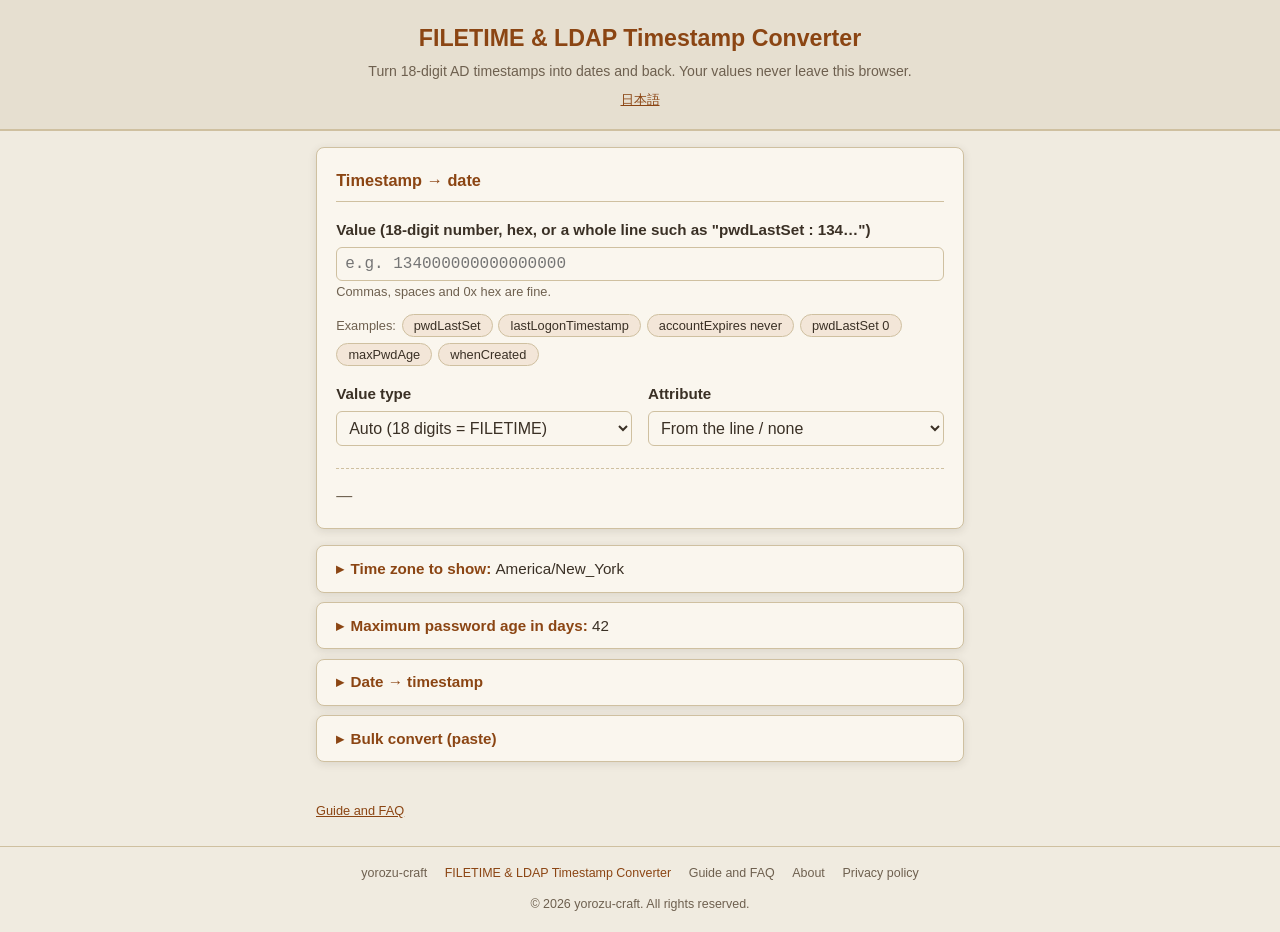
==== en/index.html @ 4fa36695 "「保存した内容をすべて消す（初期状態に戻す）」ボタンを置く（K123） ブラウザに保存するページに、共通の reset-storage.js と data-reset-storage のボタンを置く。" ====
<!DOCTYPE html>
<html lang="en">
<head>
  <meta charset="UTF-8">
  <meta name="viewport" content="width=device-width, initial-scale=1.0">
  <title>FILETIME &amp; LDAP Timestamp Converter – pwdLastSet, lastLogonTimestamp, accountExpires | yorozu-craft</title>
  <meta name="description" content="Convert 18-digit Windows FILETIME / LDAP timestamps (pwdLastSet, lastLogonTimestamp, accountExpires, badPasswordTime) to a date in UTC or any time zone, and back. Explains 0, 9223372036854775807 (never) and negative intervals like maxPwdAge. Paste Get-ADUser output to convert every value. Runs in your browser; nothing is uploaded.">
  <meta name="robots" content="index, follow">
  <link rel="canonical" href="https://yorozu-craft.com/filetime/en/">
  <link rel="alternate" hreflang="ja" href="https://yorozu-craft.com/filetime/">
  <link rel="alternate" hreflang="en" href="https://yorozu-craft.com/filetime/en/">
  <link rel="alternate" hreflang="x-default" href="https://yorozu-craft.com/filetime/">

  <meta property="og:title" content="FILETIME &amp; LDAP Timestamp Converter">
  <meta property="og:description" content="pwdLastSet, lastLogonTimestamp and accountExpires to a readable date, with the special values explained. Paste a list to convert them all.">
  <meta property="og:type" content="website">
  <meta property="og:url" content="https://yorozu-craft.com/filetime/en/">
  <meta property="og:site_name" content="yorozu-craft">
  <meta property="og:locale" content="en_US">
  <meta property="og:locale:alternate" content="ja_JP">
  <meta property="og:image" content="https://yorozu-craft.com/filetime/og-image.png">
  <meta property="og:image:width" content="1200">
  <meta property="og:image:height" content="630">
  <meta name="twitter:card" content="summary_large_image">
  <meta name="theme-color" content="#8b4513" media="(prefers-color-scheme: light)">
  <meta name="theme-color" content="#1c1814" media="(prefers-color-scheme: dark)">

  <script type="application/ld+json">
  {
    "@context": "https://schema.org",
    "@type": "WebApplication",
    "name": "FILETIME & LDAP Timestamp Converter",
    "description": "Convert Windows FILETIME / Active Directory Integer8 timestamps (pwdLastSet, lastLogonTimestamp, accountExpires) to dates and back, with special values explained and bulk conversion of pasted output.",
    "url": "https://yorozu-craft.com/filetime/en/",
    "applicationCategory": "DeveloperApplication",
    "operatingSystem": "All",
    "offers": { "@type": "Offer", "price": "0", "priceCurrency": "JPY" },
    "inLanguage": "en"
  }
  </script>

  <!-- Google AdSense（サイト所有確認 + 広告配信スクリプト） -->
  <meta name="google-adsense-account" content="ca-pub-5375267956079717">
  <script async src="https://pagead2.googlesyndication.com/pagead/js/adsbygoogle.js?client=ca-pub-5375267956079717"
     crossorigin="anonymous"></script>

  <link rel="icon" href="../favicon.svg" type="image/svg+xml">
  <link rel="apple-touch-icon" href="../apple-touch-icon.png">
  <link rel="stylesheet" href="../style.css">
</head>
<body>

  <header class="app-header">
    <h1>FILETIME &amp; LDAP Timestamp Converter</h1>
    <p class="subtitle">Turn 18-digit AD timestamps into dates and back. Your values never leave this browser.</p>
    <p class="lang-switch"><a href="../" hreflang="ja" lang="ja">日本語</a></p>
  </header>

  <main class="app-main">

    <!-- 画面の骨組み「入力 → 結果」（yorozu-plans の docs/SCREEN.md 1.1）。値を入れる欄 → 結果（空のときは「—」）→ くわしく入れる -->
    <section class="card" aria-labelledby="h-single">
      <h2 id="h-single">Timestamp → date</h2>
      <div class="field">
        <label for="value">Value (18-digit number, hex, or a whole line such as "pwdLastSet : 134…")</label>
        <input type="text" id="value" class="wide mono" inputmode="text" autocomplete="off" spellcheck="false" placeholder="e.g. 134000000000000000">
        <p class="hint">Commas, spaces and 0x hex are fine.</p>
      </div>
      <p class="examples">
        <span class="small">Examples:</span>
        <button type="button" class="chip" data-example="pwdLastSet : 134347122000000000">pwdLastSet</button>
        <button type="button" class="chip" data-example="lastLogonTimestamp : 134340000000000000">lastLogonTimestamp</button>
        <button type="button" class="chip" data-example="accountExpires : 9223372036854775807">accountExpires never</button>
        <button type="button" class="chip" data-example="pwdLastSet : 0">pwdLastSet 0</button>
        <button type="button" class="chip" data-example="maxPwdAge : -36288000000000">maxPwdAge</button>
        <button type="button" class="chip" data-example="whenCreated : 20260924083000.0Z">whenCreated</button>
      </p>
      <div class="field-row">
        <div class="field">
          <label for="mode">Value type</label>
          <select id="mode">
            <option value="auto">Auto (18 digits = FILETIME)</option>
            <option value="filetime">FILETIME / LDAP (100 ns since 1601)</option>
            <option value="unix">Unix seconds</option>
            <option value="unixms">Unix milliseconds</option>
            <option value="dotnet">.NET DateTime.Ticks</option>
            <option value="gentime">Generalized time (20260924083000.0Z)</option>
            <option value="datetime">Date and time (2026-09-24 08:30)</option>
          </select>
        </div>
        <div class="field">
          <label for="attr">Attribute</label>
          <select id="attr">
            <option value="">From the line / none</option>
            <option>pwdLastSet</option>
            <option>lastLogonTimestamp</option>
            <option>lastLogon</option>
            <option>accountExpires</option>
            <option>badPasswordTime</option>
            <option>lockoutTime</option>
            <option>msDS-UserPasswordExpiryTimeComputed</option>
            <option>maxPwdAge</option>
            <option>minPwdAge</option>
            <option>lockoutDuration</option>
            <option>lockOutObservationWindow</option>
          </select>
        </div>
      </div>
      <div id="result" class="result" aria-live="polite"><p class="empty">—</p></div>
    </section>

    <!-- くわしく入れる（SCREEN.md 1.1 の 4）: タイムゾーン・パスワードの最大有効期間、日時 → 数値、まとめて変換。summary に今の状態（main.js の updateSummaries） -->
    <div class="opts">
      <details class="card opt" id="opt-tz">
        <summary>Time zone to show: <span class="opt-state"></span></summary>
        <div class="field">
          <label for="tz">Time zone to show</label>
          <select id="tz"></select>
        </div>
        <button type="button" class="btn btn-sub" data-reset-storage="filetime_">Delete everything saved (reset)</button>
      </details>
      <details class="card opt" id="opt-age">
        <summary>Maximum password age in days: <span class="opt-state"></span></summary>
        <div class="field">
          <label for="max-age">Maximum password age in days (shows the expiry for pwdLastSet)</label>
          <input type="number" id="max-age" min="0" max="999" step="1" value="42" inputmode="numeric">
          <p class="hint">Shows the pwdLastSet expiry. The domain default is 42 days.</p>
        </div>
      </details>
      <details class="card opt" id="opt-reverse">
        <summary id="h-reverse">Date → timestamp</summary>
        <div class="field">
          <label for="dt">Date and time (in the time zone selected above)</label>
          <div class="inline-row">
            <input type="datetime-local" id="dt" step="1">
            <button type="button" class="btn btn-sub" id="now">Now</button>
          </div>
          <p class="hint">Gives the number for an LDAP filter or Get-ADUser -Filter.</p>
        </div>
        <div id="reverse-result" class="result" aria-live="polite"></div>
      </details>
      <details class="card opt" id="opt-bulk">
        <summary id="h-bulk">Bulk convert (paste)</summary>
        <div class="field">
          <label for="bulk">Get-ADUser, ldifde or csvde output</label>
          <textarea id="bulk" rows="8" class="mono" spellcheck="false" placeholder="pwdLastSet         : 134347122000000000&#10;lastLogonTimestamp : 134340000000000000&#10;accountExpires     : 9223372036854775807&#10;whenCreated        : 20260924083000.0Z"></textarea>
          <p class="hint">Only timestamp attributes are picked up. Nothing is uploaded or stored.</p>
        </div>
        <p><button type="button" class="btn" id="bulk-run">Convert</button> <button type="button" class="btn btn-sub" id="bulk-clear">Clear</button></p>
        <div id="bulk-result" aria-live="polite"></div>
      </details>
    </div>

    <p id="msg" class="small msg" role="status" aria-live="polite"></p>

    <p class="small"><a href="./guide.html">Guide and FAQ</a></p>

  </main>

  <footer class="app-footer">
    <nav class="footer-nav" aria-label="Footer">
      <ul>
        <li><a href="../../en/">yorozu-craft</a></li>
        <li><a href="./" aria-current="page">FILETIME &amp; LDAP Timestamp Converter</a></li>
        <li><a href="./guide.html">Guide and FAQ</a></li>
        <li><a href="../../en/about.html">About</a></li>
        <li><a href="../../en/privacy-policy.html">Privacy policy</a></li>
      </ul>
    </nav>
    <p>&copy; 2026 yorozu-craft. All rights reserved.</p>
  </footer>

  <script src="../calc.js"></script>
  <script src="../screen.js"></script>
  <script src="../reset-storage.js"></script>
  <script src="../main.js"></script>
  <!-- Cloudflare Web Analytics（Cookie を使わないアクセス解析） --><script type='module' src='https://static.cloudflareinsights.com/beacon.min.js' data-cf-beacon='{"token": "b79bf821e1fd4b6683866d493b1de426"}'></script><!-- End Cloudflare Web Analytics -->
</body>
</html>
---- style.css ----
/* ===========================
   FILETIME・LDAP タイムスタンプ変換 — yorozu-craft 共通の和紙風の配色
   色はトークン（--bg / --card / --text / --muted / --accent / --border）だけを使う。
   ダークモードは端末の設定に自動で合わせる（prefers-color-scheme。手動切替は付けない）
   =========================== */
:root {
  color-scheme: light dark;
  --bg: #f0ebe0;
  --bg-2: #e6dfd0;
  --card: #faf6ee;
  --text: #3a3025;
  --muted: #6e604f;
  --accent: #8b4513;
  --accent-soft: #f3e6d8;
  --border: #cfc0a0;
  --shadow: rgba(58, 48, 37, 0.12);
}

@media (prefers-color-scheme: dark) {
  :root {
    --bg: #1c1814;
    --bg-2: #25201a;
    --card: #2b251e;
    --text: #ece4d6;
    --muted: #b9ab96;
    --accent: #e0a066;
    --accent-soft: #3a2e22;
    --border: #4a3f33;
    --shadow: rgba(0, 0, 0, 0.4);
  }
}

*, *::before, *::after { box-sizing: border-box; margin: 0; padding: 0; }
[hidden] { display: none !important; }

body {
  /* README「ツールを追加するとき」9: 端末のフォント。Web フォントは読まない */
  font-family: "Noto Sans JP", "Noto Sans CJK JP", "Hiragino Sans", "Hiragino Kaku Gothic ProN", Meiryo, sans-serif;
  background: var(--bg);
  color: var(--text);
  line-height: 1.7;
}

a { color: var(--accent); }

/* ヘッダー */
.app-header {
  text-align: center;
  padding: 1.4rem 1rem 1.1rem;
  background: var(--bg-2);
  border-bottom: 2px solid var(--border);
}
.app-header h1 { font-size: 1.45rem; color: var(--accent); line-height: 1.4; }
.app-header .subtitle { font-size: 0.88rem; color: var(--muted); margin-top: 0.3rem; }

/* レイアウト */
.app-main { max-width: 680px; margin: 0 auto; padding: 1rem; }
.card {
  background: var(--card);
  border: 1px solid var(--border);
  border-radius: 8px;
  padding: 1.2rem;
  margin-bottom: 1rem;
  box-shadow: 0 2px 8px var(--shadow);
}
.card h2 {
  font-size: 1.02rem;
  color: var(--accent);
  border-bottom: 1px solid var(--border);
  padding-bottom: 0.4rem;
  margin-bottom: 0.9rem;
}

/* 入力 */
.field { margin-bottom: 1rem; }
.field label { display: block; font-weight: 600; font-size: 0.95rem; margin-bottom: 0.25rem; }
.field .hint { font-size: 0.8rem; color: var(--muted); margin-bottom: 0.4rem; }
.field input[type="number"], .field input[type="text"], .field select {
  width: 100%;
  max-width: 16rem;
  padding: 0.45rem 0.5rem;
  font-size: 1rem;
  border: 1px solid var(--border);
  border-radius: 6px;
  background: var(--card);
  color: var(--text);
}

.btn {
  display: inline-block;
  padding: 0.5rem 1.1rem;
  border: none;
  border-radius: 6px;
  background: var(--accent);
  color: var(--card);
  font-size: 0.95rem;
  font-weight: 600;
  cursor: pointer;
}
.btn:focus-visible { outline: 2px solid var(--accent); outline-offset: 2px; }

/* 読みもの（guide.html） */
.content h3 { font-size: 0.95rem; margin: 1rem 0 0.3rem; }
.content p, .content li { font-size: 0.9rem; }
.content p + p { margin-top: 0.5rem; }
.content ul, .content ol { padding-left: 1.3rem; margin: 0.3rem 0; }
.faq dt { font-weight: 600; margin-top: 0.9rem; font-size: 0.92rem; }
.faq dt::before { content: 'Q. '; color: var(--accent); }
.faq dd { font-size: 0.88rem; color: var(--muted); padding: 0.2rem 0 0.5rem 1.2rem; border-bottom: 1px solid var(--border); }
.info-list { display: grid; grid-template-columns: max-content 1fr; gap: 0.4rem 1.2rem; font-size: 0.9rem; }
.info-list dt { font-weight: 600; }
.info-list dd { color: var(--muted); }
.small { font-size: 0.8rem; color: var(--muted); margin-top: 0.4rem; }

/* フッター */
.app-footer {
  text-align: center;
  padding: 1rem;
  font-size: 0.78rem;
  color: var(--muted);
  border-top: 1px solid var(--border);
  margin-top: 0.5rem;
}
.footer-nav ul { list-style: none; display: flex; justify-content: center; flex-wrap: wrap; gap: 0.4rem 1.1rem; margin-bottom: 0.6rem; }
.footer-nav a { color: var(--muted); text-decoration: none; }
.footer-nav a:hover, .footer-nav a[aria-current="page"] { color: var(--accent); }

/* ===== FILETIME 変換の部品 ===== */
.mono { font-family: ui-monospace, "Cascadia Mono", Consolas, "Noto Sans Mono", monospace; }
.field input.wide, .field textarea { width: 100%; max-width: none; }
.field textarea {
  padding: 0.5rem; font-size: 0.88rem; line-height: 1.5; border: 1px solid var(--border); border-radius: 6px;
  background: var(--card); color: var(--text); resize: vertical;
}
.field input[type="datetime-local"] {
  padding: 0.4rem 0.5rem; font-size: 1rem; border: 1px solid var(--border); border-radius: 6px;
  background: var(--card); color: var(--text); max-width: 100%;
}
.field-row { display: flex; flex-wrap: wrap; gap: 0 1rem; }
.field-row .field { flex: 1 1 12rem; min-width: 0; }
.field-row .field select { max-width: 100%; }
.inline-row { display: flex; flex-wrap: wrap; gap: 0.5rem; align-items: center; }
.examples { display: flex; flex-wrap: wrap; gap: 0.35rem; align-items: center; margin: -0.3rem 0 0.9rem; }
.examples .small { margin: 0; }
.chip {
  border: 1px solid var(--border); background: var(--accent-soft); color: var(--text);
  border-radius: 999px; padding: 0.2rem 0.7rem; font-size: 0.8rem; cursor: pointer;
}
.chip:hover, .chip:focus-visible { border-color: var(--accent); }
.btn-sub { background: var(--accent-soft); color: var(--accent); border: 1px solid var(--border); }
.result { border-top: 1px dashed var(--border); padding-top: 0.8rem; margin-top: 0.4rem; }
.result .read { margin: 0 0 0.5rem; }
.error { color: #b3261e; font-weight: 600; font-size: 0.9rem; }
@media (prefers-color-scheme: dark) { .error { color: #ff8a80; } }
.notes { background: var(--accent-soft); border-left: 4px solid var(--accent); border-radius: 4px; padding: 0.6rem 0.8rem; margin-bottom: 0.8rem; }
.notes p { font-size: 0.88rem; }
.notes p + p { margin-top: 0.4rem; }
.result-table { width: 100%; border-collapse: collapse; font-size: 0.86rem; }
.result-table th, .result-table td { text-align: left; vertical-align: top; padding: 0.35rem 0.4rem; border-bottom: 1px solid var(--border); }
.result-table th { font-weight: 600; color: var(--muted); width: 38%; }
.result-table td .v { font-family: ui-monospace, "Cascadia Mono", Consolas, "Noto Sans Mono", monospace; overflow-wrap: anywhere; }
.copy {
  margin-left: 0.3rem; font-size: 0.72rem; padding: 0.05rem 0.45rem; border-radius: 4px;
  border: 1px solid var(--border); background: transparent; color: var(--accent); cursor: pointer; vertical-align: 1px;
}
@media (max-width: 480px) {
  .result-table th, .result-table td { display: block; width: auto; border-bottom: none; padding: 0.15rem 0.2rem; }
  .result-table td { border-bottom: 1px solid var(--border); padding-bottom: 0.45rem; }
}
.snippets { margin-top: 0.8rem; font-size: 0.85rem; }
.snippets summary { cursor: pointer; color: var(--accent); }
.snippets pre, .content pre {
  margin-top: 0.4rem; padding: 0.6rem; background: var(--bg-2); border: 1px solid var(--border); border-radius: 6px;
  font-size: 0.8rem; overflow-x: auto; white-space: pre; font-family: ui-monospace, "Cascadia Mono", Consolas, "Noto Sans Mono", monospace;
}
.actions { margin-top: 0.8rem; }
.next { margin-top: 0.7rem; font-size: 0.88rem; }
.msg { min-height: 1.2em; text-align: center; }
.table-wrap { overflow-x: auto; margin-top: 0.5rem; }
.bulk-table { border-collapse: collapse; font-size: 0.78rem; min-width: 100%; }
.bulk-table th, .bulk-table td { border: 1px solid var(--border); padding: 0.25rem 0.4rem; text-align: left; vertical-align: top; }
.bulk-table th { background: var(--bg-2); white-space: nowrap; }
.bulk-table td:nth-child(4), .bulk-table td:nth-child(5) { white-space: nowrap; }
.bulk-table td:last-child { min-width: 16em; }
.bulk-table td.num { font-family: ui-monospace, "Cascadia Mono", Consolas, "Noto Sans Mono", monospace; white-space: nowrap; }
.lang-switch { font-size: 0.82rem; margin-top: 0.35rem; }
.content code { font-family: ui-monospace, "Cascadia Mono", Consolas, "Noto Sans Mono", monospace; font-size: 0.85em; overflow-wrap: anywhere; }
.content table { border-collapse: collapse; font-size: 0.84rem; margin: 0.4rem 0; width: 100%; }
.content th, .content td { border: 1px solid var(--border); padding: 0.3rem 0.4rem; text-align: left; vertical-align: top; overflow-wrap: anywhere; }
.content th { background: var(--bg-2); }
.content h2 + p, .content h3 + p { margin-top: 0.2rem; }
.sources li { overflow-wrap: anywhere; }
.content details { margin-top: 0.6rem; }
.content details summary { cursor: pointer; color: var(--accent); font-size: 0.9rem; }
.content details[open] summary { margin-bottom: 0.4rem; }

@media (max-width: 480px) {
  .app-header h1 { font-size: 1.2rem; }
}

/* ===========================
   画面の骨組み（yorozu-plans の docs/SCREEN.md 1.1。yorozu-template の style.css の部品）
   値を入れる欄 → 結果（空のときは「—」）→ くわしく入れる（details.opt）、印刷で広告を消す
   =========================== */
.result .empty { color: var(--muted); margin: 0; }
details.card.opt { padding: 0 1.2rem; margin-bottom: 0.6rem; }
details.card.opt > summary {
  cursor: pointer; display: block; min-height: 44px; padding: 0.6rem 0;
  color: var(--accent); font-weight: 600; font-size: 0.95rem; list-style: none;
}
details.card.opt > summary::-webkit-details-marker { display: none; }
details.card.opt > summary::before { content: '▸'; margin-right: 0.4rem; }
details.card.opt[open] > summary::before { content: '▾'; }
details.card.opt[open] { padding-bottom: 0.9rem; }
details.card.opt[open] > summary { border-bottom: 1px solid var(--border); margin-bottom: 0.9rem; }
details.card.opt > summary:focus-visible { outline: 2px solid var(--accent); outline-offset: 2px; }
.opt-state { color: var(--text); font-weight: normal; overflow-wrap: anywhere; }
.opts { margin-bottom: 1rem; }

@media print {
  /* 印刷では折りたたみの中も出す */
  main details::details-content { content-visibility: visible; display: block; }
  main details > summary::before { content: none; }
  /* 広告は印刷に出さない（gakushu-print と同じ） */
  ins.adsbygoogle, .google-auto-placed, iframe[id^="aswift"], iframe[id^="google_ads"] { display: none !important; }
}
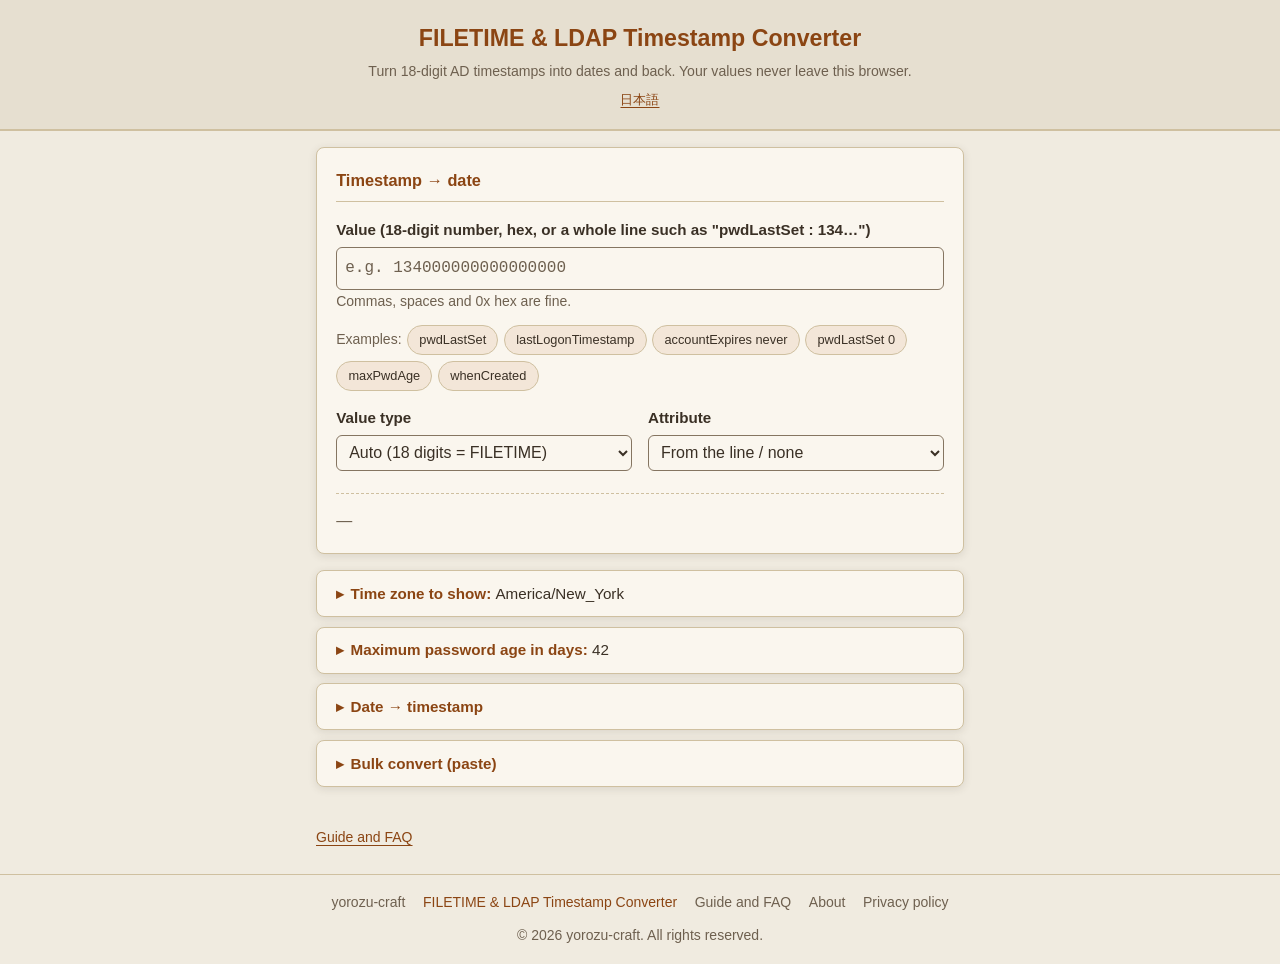
==== commit 80186124: "AdSense 審査中は本文の薄いページの広告 script を外す Co-Authored-By: Claude Opus 5.5 <noreply@anthropic.com> Claude-Se" ====
--- a/en/index.html
+++ b/en/index.html
@@ -39,10 +39,8 @@
   }
   </script>
 
-  <!-- Google AdSense（サイト所有確認 + 広告配信スクリプト） -->
+  <!-- Google AdSense: site ownership meta only. The ad script is off on thin pages until the AdSense review passes (2026-10-04) -->
   <meta name="google-adsense-account" content="ca-pub-5375267956079717">
-  <script async src="https://pagead2.googlesyndication.com/pagead/js/adsbygoogle.js?client=ca-pub-5375267956079717"
-     crossorigin="anonymous"></script>
 
   <link rel="icon" href="../favicon.svg" type="image/svg+xml">
   <link rel="apple-touch-icon" href="../apple-touch-icon.png">
--- a/style.css
+++ b/style.css
@@ -3,19 +3,48 @@
    色はトークン（--bg / --card / --text / --muted / --accent / --border）だけを使う。
    ダークモードは端末の設定に自動で合わせる（prefers-color-scheme。手動切替は付けない）
    =========================== */
+/* yorozu-common:begin v1 — サイト共通の部品とトークン。正本は youheioonuki.github.io の tools/common/yorozu-common.css。
+   この begin〜end の間は手で直さない（tools/sync-common.mjs で全ツールに配る。ツール固有の上書きは end の後に書く）。
+   出どころ（2026-10-03 確認。yorozu-plans 企画書 59）:
+   - デジタル庁デザインシステム https://design.digital.go.jp/dads/ のコンテンツを加工して作成
+     （フォーカスの輪・リンクの下線・字の大きさの下限・行間・入力欄のエラー表示）。
+     トークンの値は @digital-go-jp/design-tokens 2.0.1（MIT, (c) 2023 デジタル庁）から
+   - GOV.UK Frontend 6.5.1（MIT, (c) Crown copyright）の考え方: visually-hidden、エラーの文の前に読み上げ用の語
+   - 色は和紙風のまま（値は 2026-09-23 からの共通の値）。Web フォントは読まない（ROADMAP 3.3・D2） */
 :root {
   color-scheme: light dark;
   --bg: #f0ebe0;
   --bg-2: #e6dfd0;
   --card: #faf6ee;
   --text: #3a3025;
-  --muted: #6e604f;
+  --muted: #6e604f;          /* 本文の補足。--bg の上で 5.1:1 */
   --accent: #8b4513;
   --accent-soft: #f3e6d8;
-  --border: #cfc0a0;
+  --border: #cfc0a0;         /* 飾りの線（区切り）だけ。操作できる物の枠には --input-border */
+  --input-border: #857561;   /* 入力欄の枠。WCAG 1.4.11 の 3:1（--bg で 3.7:1）。DADS の入力欄は gray-600 の 1px */
   --shadow: rgba(58, 48, 37, 0.12);
-}
-
+  --error: #ce0000;          /* DADS red-900（semantic error-2） */
+  --ok: #197a4b;             /* DADS green-800（semantic success-2） */
+  --focus: #ffd43d;          /* DADS yellow-300 */
+  --focus-ring: #000;        /* DADS: 黒 4px の輪＋黄 2px */
+  --font-ui: "Noto Sans JP", "Noto Sans CJK JP", "Hiragino Sans", "Hiragino Kaku Gothic ProN", Meiryo, sans-serif;
+  /* 字の大きさ（DADS: 本文と操作は 16px 以上、補足は 14px まで、14px 未満は使わない） */
+  --fs-s: 0.875rem;
+  --fs-m: 1rem;
+  --fs-l: 1.25rem;           /* 見出し（隣の段との比 1.25 以上: impeccable typeset） */
+  --fs-xl: 1.625rem;         /* ページの題 */
+  --lh-body: 1.7;            /* DADS の本文の行間 170% */
+  --lh-tight: 1.4;           /* 見出し */
+  /* 余白（4px を基準。DADS の spacing） */
+  --sp-1: 0.25rem;
+  --sp-2: 0.5rem;
+  --sp-3: 0.75rem;
+  --sp-4: 1rem;
+  --sp-6: 1.5rem;
+  --sp-8: 2rem;
+  --radius: 8px;
+  --tap: 44px;               /* 押せる物の高さの下限（DADS・SCREEN 5 章） */
+}
 @media (prefers-color-scheme: dark) {
   :root {
     --bg: #1c1814;
@@ -26,22 +55,45 @@
     --accent: #e0a066;
     --accent-soft: #3a2e22;
     --border: #4a3f33;
+    --input-border: #8c7d68;
     --shadow: rgba(0, 0, 0, 0.4);
+    --error: #ff8a7a;
+    --ok: #6fcf97;
+    --focus-ring: #ffd43d;   /* 暗い地では黄の輪＋黒の縁 */
+    --focus: #000;
   }
 }
-
 *, *::before, *::after { box-sizing: border-box; margin: 0; padding: 0; }
 [hidden] { display: none !important; }
-
-body {
-  /* README「ツールを追加するとき」9: 端末のフォント。Web フォントは読まない */
-  font-family: "Noto Sans JP", "Noto Sans CJK JP", "Hiragino Sans", "Hiragino Kaku Gothic ProN", Meiryo, sans-serif;
-  background: var(--bg);
-  color: var(--text);
-  line-height: 1.7;
-}
-
-a { color: var(--accent); }
+html { -webkit-text-size-adjust: 100%; text-size-adjust: 100%; }
+body { font-family: var(--font-ui); background: var(--bg); color: var(--text); line-height: var(--lh-body); }
+/* リンクは色と下線の両方（DADS リンクテキスト）。ホバーで下線を太く */
+a { color: var(--accent); text-decoration-thickness: 1px; text-underline-offset: 3px; }
+@media (hover: hover) { a:hover { text-decoration-thickness: 3px; } }
+/* フォーカスの輪（DADS）。:where で詳しさを 0 にして、ツールの規則で上書きできるようにする */
+:where(a, button, input, select, textarea, summary, [tabindex]):focus-visible {
+  outline: 4px solid var(--focus-ring); outline-offset: 2px; box-shadow: 0 0 0 2px var(--focus);
+}
+:where(input, select, textarea, button) { font: inherit; color: inherit; }
+/* 入力欄の例（placeholder）も 4.5:1。ブラウザ既定の灰色は和紙の地で 4.3:1 */
+:where(input, textarea)::placeholder { color: var(--muted); opacity: 1; }
+/* 入力欄の字は 16px 以上（iPhone で拡大されない・DADS） */
+:where(input:not([type="checkbox"]):not([type="radio"]):not([type="range"]), select, textarea) { font-size: max(1rem, 16px); }
+/* エラー（DADS: 枠を赤に、文の頭に「＊」。GOV.UK: 読み上げには「エラー:」を先に）。
+   使い方: <p class="field-error" id="x-err"><span class="visually-hidden">エラー:</span>＊ 0 以上の数を入れてください</p> と aria-describedby */
+[aria-invalid="true"] { border-color: var(--error) !important; }
+.field-error { color: var(--error); font-weight: 700; margin-top: var(--sp-1); }
+/* 画面には出さず、読み上げだけ（GOV.UK govuk-visually-hidden） */
+.visually-hidden {
+  position: absolute !important; width: 1px !important; height: 1px !important; margin: 0 !important; padding: 0 !important;
+  overflow: hidden !important; clip-path: inset(50%) !important; white-space: nowrap !important; border: 0 !important;
+}
+@media (forced-colors: active) { :where(a, button, input, select, textarea, summary):focus-visible { outline-color: Highlight; } }
+/* 読む行の長さ: 1 行 40 字前後まで（REVIEW C9 line-length）。画面の幅いっぱいに伸びる見出し帯の説明文に */
+.app-header > p { max-width: 40em; margin-left: auto; margin-right: auto; }
+/* 印刷では広告を出さない（SCREEN 4 章。全ツール共通） */
+@media print { ins.adsbygoogle, .google-auto-placed, iframe[id^="aswift"], iframe[id^="google_ads"] { display: none !important; } }
+/* yorozu-common:end */
 
 /* ヘッダー */
 .app-header {
@@ -74,13 +126,13 @@
 /* 入力 */
 .field { margin-bottom: 1rem; }
 .field label { display: block; font-weight: 600; font-size: 0.95rem; margin-bottom: 0.25rem; }
-.field .hint { font-size: 0.8rem; color: var(--muted); margin-bottom: 0.4rem; }
+.field .hint { font-size: var(--fs-s); color: var(--muted); margin-bottom: 0.4rem; }
 .field input[type="number"], .field input[type="text"], .field select {
   width: 100%;
   max-width: 16rem;
   padding: 0.45rem 0.5rem;
   font-size: 1rem;
-  border: 1px solid var(--border);
+  border: 1px solid var(--input-border);
   border-radius: 6px;
   background: var(--card);
   color: var(--text);
@@ -97,7 +149,6 @@
   font-weight: 600;
   cursor: pointer;
 }
-.btn:focus-visible { outline: 2px solid var(--accent); outline-offset: 2px; }
 
 /* 読みもの（guide.html） */
 .content h3 { font-size: 0.95rem; margin: 1rem 0 0.3rem; }
@@ -110,13 +161,13 @@
 .info-list { display: grid; grid-template-columns: max-content 1fr; gap: 0.4rem 1.2rem; font-size: 0.9rem; }
 .info-list dt { font-weight: 600; }
 .info-list dd { color: var(--muted); }
-.small { font-size: 0.8rem; color: var(--muted); margin-top: 0.4rem; }
+.small { font-size: var(--fs-s); color: var(--muted); margin-top: 0.4rem; }
 
 /* フッター */
 .app-footer {
   text-align: center;
   padding: 1rem;
-  font-size: 0.78rem;
+  font-size: var(--fs-s);
   color: var(--muted);
   border-top: 1px solid var(--border);
   margin-top: 0.5rem;
@@ -129,11 +180,11 @@
 .mono { font-family: ui-monospace, "Cascadia Mono", Consolas, "Noto Sans Mono", monospace; }
 .field input.wide, .field textarea { width: 100%; max-width: none; }
 .field textarea {
-  padding: 0.5rem; font-size: 0.88rem; line-height: 1.5; border: 1px solid var(--border); border-radius: 6px;
+  padding: 0.5rem; font-size: 0.88rem; line-height: 1.5; border: 1px solid var(--input-border); border-radius: 6px;
   background: var(--card); color: var(--text); resize: vertical;
 }
 .field input[type="datetime-local"] {
-  padding: 0.4rem 0.5rem; font-size: 1rem; border: 1px solid var(--border); border-radius: 6px;
+  padding: 0.4rem 0.5rem; font-size: 1rem; border: 1px solid var(--input-border); border-radius: 6px;
   background: var(--card); color: var(--text); max-width: 100%;
 }
 .field-row { display: flex; flex-wrap: wrap; gap: 0 1rem; }
@@ -160,7 +211,7 @@
 .result-table th { font-weight: 600; color: var(--muted); width: 38%; }
 .result-table td .v { font-family: ui-monospace, "Cascadia Mono", Consolas, "Noto Sans Mono", monospace; overflow-wrap: anywhere; }
 .copy {
-  margin-left: 0.3rem; font-size: 0.72rem; padding: 0.05rem 0.45rem; border-radius: 4px;
+  margin-left: 0.3rem; font-size: 0.75rem; padding: 0.05rem 0.45rem; border-radius: 4px;
   border: 1px solid var(--border); background: transparent; color: var(--accent); cursor: pointer; vertical-align: 1px;
 }
 @media (max-width: 480px) {
@@ -213,7 +264,6 @@
 details.card.opt[open] > summary::before { content: '▾'; }
 details.card.opt[open] { padding-bottom: 0.9rem; }
 details.card.opt[open] > summary { border-bottom: 1px solid var(--border); margin-bottom: 0.9rem; }
-details.card.opt > summary:focus-visible { outline: 2px solid var(--accent); outline-offset: 2px; }
 .opt-state { color: var(--text); font-weight: normal; overflow-wrap: anywhere; }
 .opts { margin-bottom: 1rem; }
 
@@ -221,6 +271,4 @@
   /* 印刷では折りたたみの中も出す */
   main details::details-content { content-visibility: visible; display: block; }
   main details > summary::before { content: none; }
-  /* 広告は印刷に出さない（gakushu-print と同じ） */
-  ins.adsbygoogle, .google-auto-placed, iframe[id^="aswift"], iframe[id^="google_ads"] { display: none !important; }
-}
+}
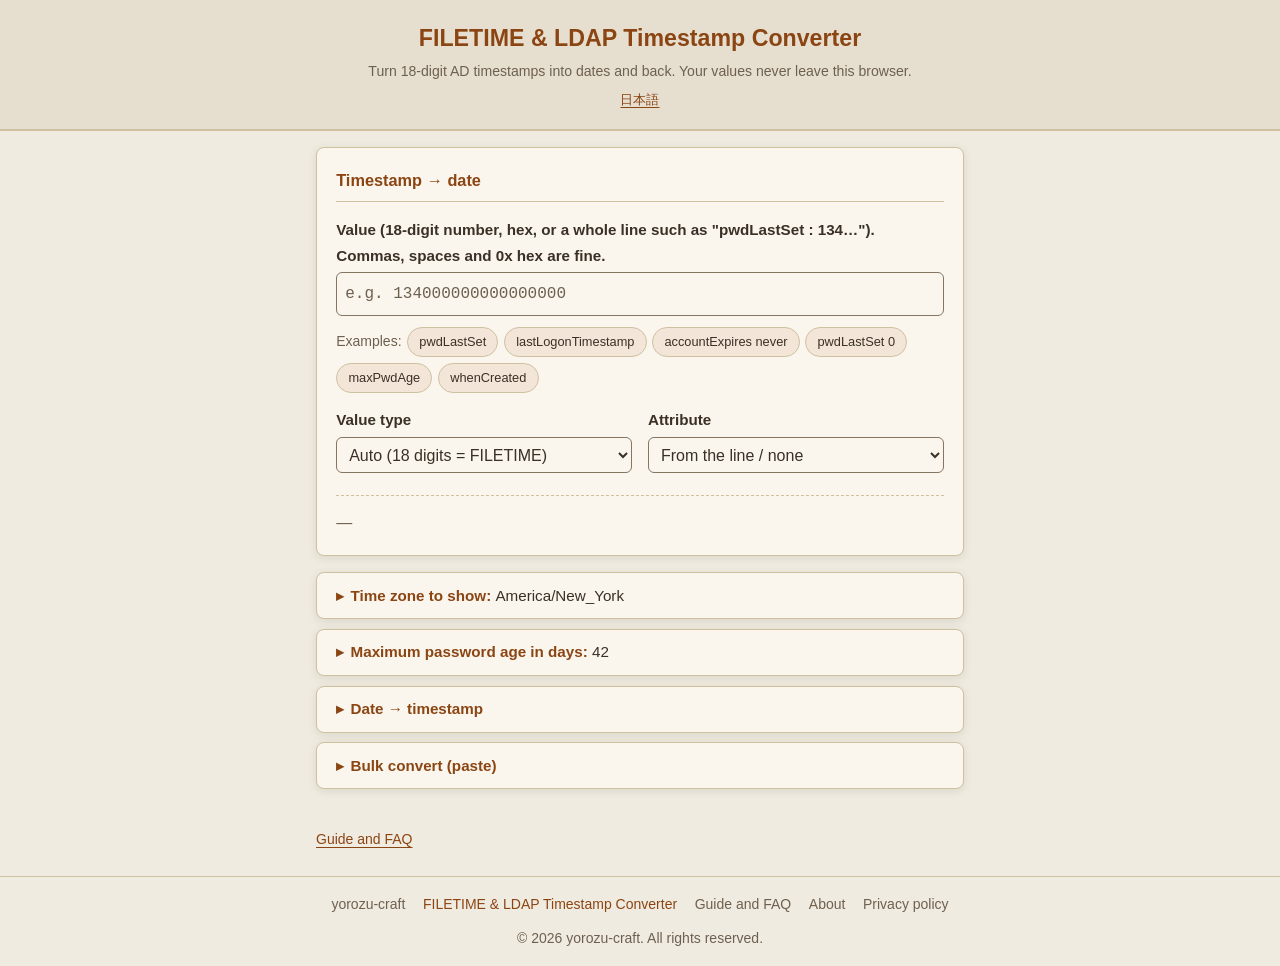
==== commit d47bbab9: "段 3 の 7（yorozu-plans 7.68）: filetime の画面の文を 0 字に（日英） - 欄のヒントは欄の名前（label）に。英語は今ある文を label に移しただけ（新しい英" ====
--- a/en/index.html
+++ b/en/index.html
@@ -43,6 +43,7 @@
   <meta name="google-adsense-account" content="ca-pub-5375267956079717">
 
   <link rel="icon" href="../favicon.svg" type="image/svg+xml">
+  <link rel="manifest" href="/manifest.webmanifest">
   <link rel="apple-touch-icon" href="../apple-touch-icon.png">
   <link rel="stylesheet" href="../style.css">
 </head>
@@ -60,11 +61,10 @@
     <section class="card" aria-labelledby="h-single">
       <h2 id="h-single">Timestamp → date</h2>
       <div class="field">
-        <label for="value">Value (18-digit number, hex, or a whole line such as "pwdLastSet : 134…")</label>
+        <label for="value">Value (18-digit number, hex, or a whole line such as "pwdLastSet : 134…"). Commas, spaces and 0x hex are fine.</label>
         <input type="text" id="value" class="wide mono" inputmode="text" autocomplete="off" spellcheck="false" placeholder="e.g. 134000000000000000">
-        <p class="hint">Commas, spaces and 0x hex are fine.</p>
       </div>
-      <p class="examples">
+      <div class="examples" role="group" aria-label="Examples">
         <span class="small">Examples:</span>
         <button type="button" class="chip" data-example="pwdLastSet : 134347122000000000">pwdLastSet</button>
         <button type="button" class="chip" data-example="lastLogonTimestamp : 134340000000000000">lastLogonTimestamp</button>
@@ -72,7 +72,7 @@
         <button type="button" class="chip" data-example="pwdLastSet : 0">pwdLastSet 0</button>
         <button type="button" class="chip" data-example="maxPwdAge : -36288000000000">maxPwdAge</button>
         <button type="button" class="chip" data-example="whenCreated : 20260924083000.0Z">whenCreated</button>
-      </p>
+      </div>
       <div class="field-row">
         <div class="field">
           <label for="mode">Value type</label>
--- a/style.css
+++ b/style.css
@@ -272,3 +272,9 @@
   main details::details-content { content-visibility: visible; display: block; }
   main details > summary::before { content: none; }
 }
+
+/* この道具について（結果の後ろの折りたたみ。使い方ページの要約。AdSense 審査 2026-10-04） */
+details.card.opt.about-tool > summary { white-space: normal; }   /* 長い summary を折り返す */
+details.about-tool h3 { font-size: 0.95rem; margin: 0.9rem 0 0.3rem; }
+details.about-tool p, details.about-tool li { font-size: 0.9rem; line-height: 1.75; }
+details.about-tool ul { padding-left: 1.2rem; margin: 0.3rem 0 0.5rem; }
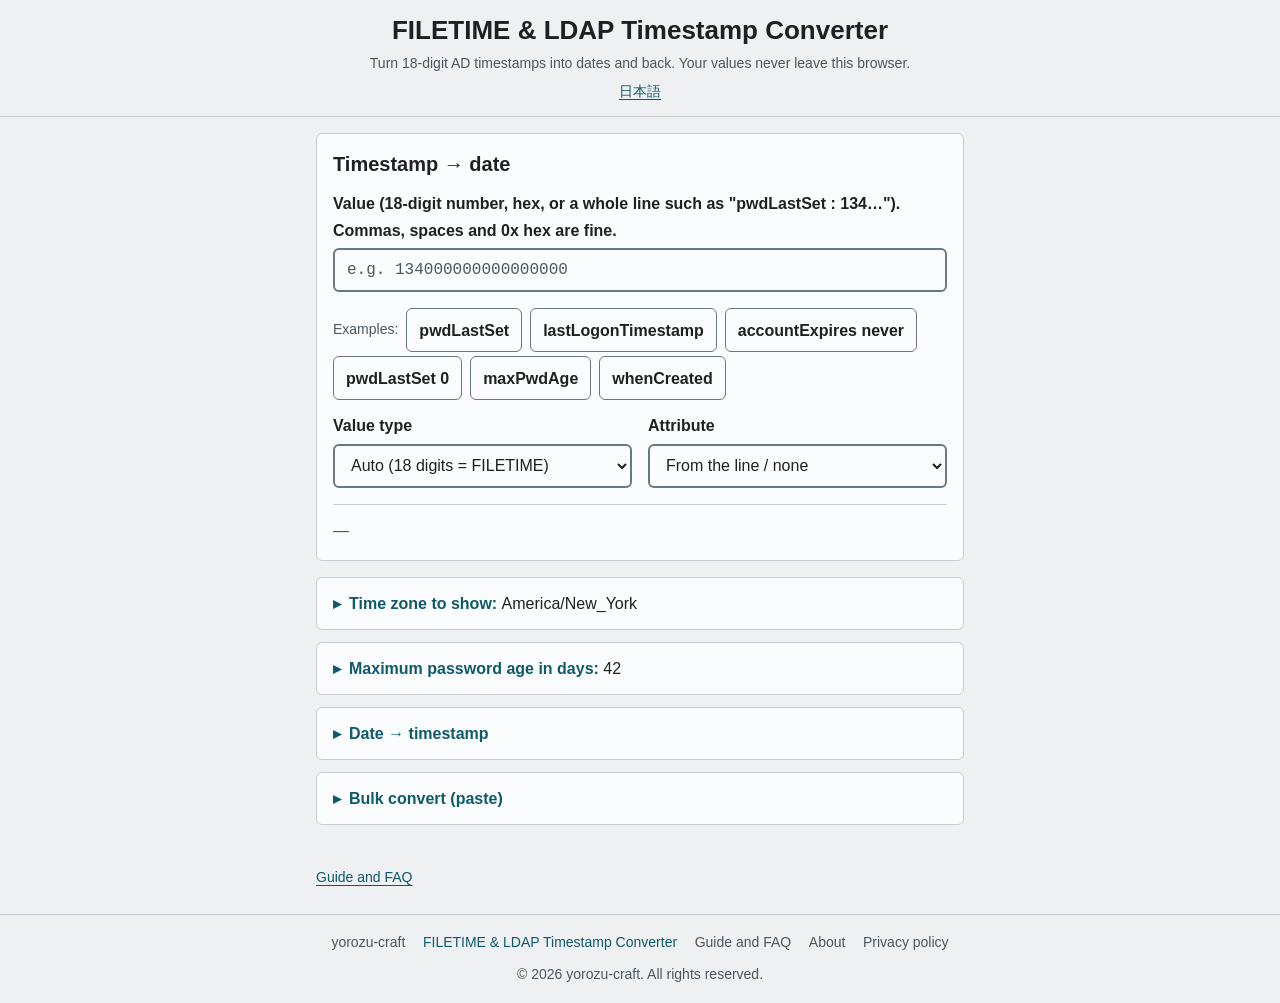
==== commit 28379c75: "K192 段 3 の 2: filetime を v2 の皮に載せ替え（v1 の持ち込みを消し、トークンと .btn-primary・.btn・.notice に寄せる） Co-Authored-By" ====
--- a/en/index.html
+++ b/en/index.html
@@ -22,8 +22,8 @@
   <meta property="og:image:width" content="1200">
   <meta property="og:image:height" content="630">
   <meta name="twitter:card" content="summary_large_image">
-  <meta name="theme-color" content="#8b4513" media="(prefers-color-scheme: light)">
-  <meta name="theme-color" content="#1c1814" media="(prefers-color-scheme: dark)">
+  <meta name="theme-color" content="#eef0f2" media="(prefers-color-scheme: light)">
+  <meta name="theme-color" content="#15191d" media="(prefers-color-scheme: dark)">
 
   <script type="application/ld+json">
   {
@@ -115,7 +115,7 @@
           <label for="tz">Time zone to show</label>
           <select id="tz"></select>
         </div>
-        <button type="button" class="btn btn-sub" data-reset-storage="filetime_">Delete everything saved (reset)</button>
+        <button type="button" class="btn" data-reset-storage="filetime_">Delete everything saved (reset)</button>
       </details>
       <details class="card opt" id="opt-age">
         <summary>Maximum password age in days: <span class="opt-state"></span></summary>
@@ -131,7 +131,7 @@
           <label for="dt">Date and time (in the time zone selected above)</label>
           <div class="inline-row">
             <input type="datetime-local" id="dt" step="1">
-            <button type="button" class="btn btn-sub" id="now">Now</button>
+            <button type="button" class="btn" id="now">Now</button>
           </div>
           <p class="hint">Gives the number for an LDAP filter or Get-ADUser -Filter.</p>
         </div>
@@ -144,7 +144,7 @@
           <textarea id="bulk" rows="8" class="mono" spellcheck="false" placeholder="pwdLastSet         : 134347122000000000&#10;lastLogonTimestamp : 134340000000000000&#10;accountExpires     : 9223372036854775807&#10;whenCreated        : 20260924083000.0Z"></textarea>
           <p class="hint">Only timestamp attributes are picked up. Nothing is uploaded or stored.</p>
         </div>
-        <p><button type="button" class="btn" id="bulk-run">Convert</button> <button type="button" class="btn btn-sub" id="bulk-clear">Clear</button></p>
+        <p><button type="button" class="btn btn-primary" id="bulk-run">Convert</button> <button type="button" class="btn" id="bulk-clear">Clear</button></p>
         <div id="bulk-result" aria-live="polite"></div>
       </details>
     </div>
--- a/style.css
+++ b/style.css
@@ -1,271 +1,196 @@
 /* ===========================
-   FILETIME・LDAP タイムスタンプ変換 — yorozu-craft 共通の和紙風の配色
-   色はトークン（--bg / --card / --text / --muted / --accent / --border）だけを使う。
+   FILETIME・LDAP タイムスタンプ変換 — yorozu-common v2 の皮（B「静かな道具」、yorozu-plans DESIGN.md）に載せ替え（K192 段 3 の 2）
+   色・字・角・線は皮のトークンだけを使う。ここに書くのは配置とこの道具だけの部品
    ダークモードは端末の設定に自動で合わせる（prefers-color-scheme。手動切替は付けない）
    =========================== */
-/* yorozu-common:begin v1 — サイト共通の部品とトークン。正本は youheioonuki.github.io の tools/common/yorozu-common.css。
-   この begin〜end の間は手で直さない（tools/sync-common.mjs で全ツールに配る。ツール固有の上書きは end の後に書く）。
-   出どころ（2026-10-03 確認。yorozu-plans 企画書 59）:
-   - デジタル庁デザインシステム https://design.digital.go.jp/dads/ のコンテンツを加工して作成
-     （フォーカスの輪・リンクの下線・字の大きさの下限・行間・入力欄のエラー表示）。
-     トークンの値は @digital-go-jp/design-tokens 2.0.1（MIT, (c) 2023 デジタル庁）から
-   - GOV.UK Frontend 6.5.1（MIT, (c) Crown copyright）の考え方: visually-hidden、エラーの文の前に読み上げ用の語
-   - 色は和紙風のまま（値は 2026-09-23 からの共通の値）。Web フォントは読まない（ROADMAP 3.3・D2） */
-:root {
-  color-scheme: light dark;
-  --bg: #f0ebe0;
-  --bg-2: #e6dfd0;
-  --card: #faf6ee;
-  --text: #3a3025;
-  --muted: #6e604f;          /* 本文の補足。--bg の上で 5.1:1 */
-  --accent: #8b4513;
-  --accent-soft: #f3e6d8;
-  --border: #cfc0a0;         /* 飾りの線（区切り）だけ。操作できる物の枠には --input-border */
-  --input-border: #857561;   /* 入力欄の枠。WCAG 1.4.11 の 3:1（--bg で 3.7:1）。DADS の入力欄は gray-600 の 1px */
-  --shadow: rgba(58, 48, 37, 0.12);
-  --error: #ce0000;          /* DADS red-900（semantic error-2） */
-  --ok: #197a4b;             /* DADS green-800（semantic success-2） */
-  --focus: #ffd43d;          /* DADS yellow-300 */
-  --focus-ring: #000;        /* DADS: 黒 4px の輪＋黄 2px */
-  --font-ui: "Noto Sans JP", "Noto Sans CJK JP", "Hiragino Sans", "Hiragino Kaku Gothic ProN", Meiryo, sans-serif;
-  /* 字の大きさ（DADS: 本文と操作は 16px 以上、補足は 14px まで、14px 未満は使わない） */
-  --fs-s: 0.875rem;
-  --fs-m: 1rem;
-  --fs-l: 1.25rem;           /* 見出し（隣の段との比 1.25 以上: impeccable typeset） */
-  --fs-xl: 1.625rem;         /* ページの題 */
-  --lh-body: 1.7;            /* DADS の本文の行間 170% */
-  --lh-tight: 1.4;           /* 見出し */
-  /* 余白（4px を基準。DADS の spacing） */
-  --sp-1: 0.25rem;
-  --sp-2: 0.5rem;
-  --sp-3: 0.75rem;
-  --sp-4: 1rem;
-  --sp-6: 1.5rem;
-  --sp-8: 2rem;
-  --radius: 8px;
-  --tap: 44px;               /* 押せる物の高さの下限（DADS・SCREEN 5 章） */
-}
-@media (prefers-color-scheme: dark) {
-  :root {
-    --bg: #1c1814;
-    --bg-2: #25201a;
-    --card: #2b251e;
-    --text: #ece4d6;
-    --muted: #b9ab96;
-    --accent: #e0a066;
-    --accent-soft: #3a2e22;
-    --border: #4a3f33;
-    --input-border: #8c7d68;
-    --shadow: rgba(0, 0, 0, 0.4);
-    --error: #ff8a7a;
-    --ok: #6fcf97;
-    --focus-ring: #ffd43d;   /* 暗い地では黄の輪＋黒の縁 */
-    --focus: #000;
-  }
-}
+/* yorozu-common:begin v2 — サイト共通の土台と皮。正本は youheioonuki.github.io の tools/common/v2/base.css と skin.css（yorozu-plans DESIGN.md）。
+   この begin〜end の間は手で直さない（tools/sync-common.mjs で全ツールに配る。ツール固有の上書きは end の後に書く） */
+/* yorozu-common v2 土台の層（yorozu-plans ROADMAP 7.98 D369、DESIGN.md）。すべてのページ（見せる・遊ぶ・世界を持つページも）に当てる。
+   見た目（色・字・面）は持たない: リセット、押せる高さ、フォーカスの輪、入力の字の大きさ、読み上げの隠し字、動きを減らす設定、印刷で広告を出さない。
+   色の値は各ページか共通の皮（skin.css）が --focus-ring・--focus・--muted・--error を決める。無ければ下の既定
+   出どころ（v1 から引き継ぎ。2026-10-03 確認、yorozu-plans 企画書 59）: デジタル庁デザインシステム https://design.digital.go.jp/dads/ のコンテンツを加工して作成
+   （フォーカスの輪・字の大きさの下限・入力欄のエラー表示。値は @digital-go-jp/design-tokens 2.0.1、MIT, (c) 2023 デジタル庁）。
+   GOV.UK Frontend 6.5.1（MIT, (c) Crown copyright）の考え方: visually-hidden、エラーの文の前に読み上げ用の語 */
+:root { --tap: 44px; --sp-1: 0.25rem; --sp-2: 0.5rem; --sp-3: 0.75rem; --sp-4: 1rem; --sp-6: 1.5rem; --sp-8: 2rem; --fs-s: 0.875rem; --fs-m: 1rem; --fs-l: 1.25rem; --fs-xl: 1.625rem; }
 *, *::before, *::after { box-sizing: border-box; margin: 0; padding: 0; }
 [hidden] { display: none !important; }
 html { -webkit-text-size-adjust: 100%; text-size-adjust: 100%; }
-body { font-family: var(--font-ui); background: var(--bg); color: var(--text); line-height: var(--lh-body); }
-/* リンクは色と下線の両方（DADS リンクテキスト）。ホバーで下線を太く */
-a { color: var(--accent); text-decoration-thickness: 1px; text-underline-offset: 3px; }
-@media (hover: hover) { a:hover { text-decoration-thickness: 3px; } }
-/* フォーカスの輪（DADS）。:where で詳しさを 0 にして、ツールの規則で上書きできるようにする */
 :where(a, button, input, select, textarea, summary, [tabindex]):focus-visible {
-  outline: 4px solid var(--focus-ring); outline-offset: 2px; box-shadow: 0 0 0 2px var(--focus);
-}
+  outline: 4px solid var(--focus-ring, #000); outline-offset: 2px; box-shadow: 0 0 0 2px var(--focus, #ffd43d);
+}
+@media (forced-colors: active) { :where(a, button, input, select, textarea, summary):focus-visible { outline-color: Highlight; } }
 :where(input, select, textarea, button) { font: inherit; color: inherit; }
-/* 入力欄の例（placeholder）も 4.5:1。ブラウザ既定の灰色は和紙の地で 4.3:1 */
-:where(input, textarea)::placeholder { color: var(--muted); opacity: 1; }
-/* 入力欄の字は 16px 以上（iPhone で拡大されない・DADS） */
 :where(input:not([type="checkbox"]):not([type="radio"]):not([type="range"]), select, textarea) { font-size: max(1rem, 16px); }
-/* エラー（DADS: 枠を赤に、文の頭に「＊」。GOV.UK: 読み上げには「エラー:」を先に）。
-   使い方: <p class="field-error" id="x-err"><span class="visually-hidden">エラー:</span>＊ 0 以上の数を入れてください</p> と aria-describedby */
-[aria-invalid="true"] { border-color: var(--error) !important; }
-.field-error { color: var(--error); font-weight: 700; margin-top: var(--sp-1); }
-/* 画面には出さず、読み上げだけ（GOV.UK govuk-visually-hidden） */
+:where(button, summary, [role="button"]) { min-height: var(--tap); }
+[aria-invalid="true"] { border-color: var(--error, #ce0000) !important; }
+.field-error { color: var(--error, #ce0000); font-weight: 700; margin-top: var(--sp-1); }
 .visually-hidden {
   position: absolute !important; width: 1px !important; height: 1px !important; margin: 0 !important; padding: 0 !important;
   overflow: hidden !important; clip-path: inset(50%) !important; white-space: nowrap !important; border: 0 !important;
 }
-@media (forced-colors: active) { :where(a, button, input, select, textarea, summary):focus-visible { outline-color: Highlight; } }
-/* 読む行の長さ: 1 行 40 字前後まで（REVIEW C9 line-length）。画面の幅いっぱいに伸びる見出し帯の説明文に */
-.app-header > p { max-width: 40em; margin-left: auto; margin-right: auto; }
-/* 印刷では広告を出さない（SCREEN 4 章。全ツール共通） */
+@media (prefers-reduced-motion: reduce) { *, *::before, *::after { animation-duration: 0.01ms !important; animation-iteration-count: 1 !important; transition-duration: 0.01ms !important; scroll-behavior: auto !important; } }
 @media print { ins.adsbygoogle, .google-auto-placed, iframe[id^="aswift"], iframe[id^="google_ads"] { display: none !important; } }
+/* yorozu-common v2 共通の皮（B「静かな道具」。yorozu-plans ROADMAP 7.94〜7.99 D364・D366・D369、正典は DESIGN.md）。
+   当てるのは計算・制度・道具・読み物・案内（docs/content-classes.csv の「皮」が「共通」）。base.css の後、ページ自身の CSS の前に読む（ページが上書きできる）。
+   土台だけのページは <html data-skin="base">（CSV の「皮」から機械で付ける）で、この皮はすべて外れる。同じ CSS を共通と土台のページが使っていても出し分けられる。
+   どの規則も :where() で詳細度を上げない（トークンは 0、要素の規則は要素 1 つ分のまま）。影・装飾・2 色以上の強調・端末依存の明朝は使わない */
+:where(html:not([data-skin="base"])) {
+  color-scheme: light dark;
+  --bg: #eef0f2; --bg-2: #e2e6ea; --card: #fbfcfd; --text: #1d2125; --muted: #4c565f;
+  --accent: #0e5a6b; --accent-soft: #dcecef; --on-accent: #ffffff;
+  --border: #c5ccd3; --input-border: #6b7782;
+  --error: #ce0000; --ok: #197a4b; --focus: #ffd43d; --focus-ring: #000;
+  --font-ui: "Noto Sans JP", "Noto Sans CJK JP", "Hiragino Sans", "Hiragino Kaku Gothic ProN", Meiryo, sans-serif;
+  --lh-body: 1.7; --lh-tight: 1.4; --radius: 6px; --line-input: 2px;
+}
+@media (prefers-color-scheme: dark) {
+  :where(html:not([data-skin="base"])) {
+    --bg: #15191d; --bg-2: #1c2227; --card: #1a1f24; --text: #e8ecef; --muted: #a8b3bc;
+    --accent: #6fc3d4; --accent-soft: #14323a; --on-accent: #0b1a1e;
+    --border: #2f373e; --input-border: #7a8792; --error: #ff8a7a; --ok: #6fcf97; --focus: #000; --focus-ring: #ffd43d;
+  }
+}
+:where(html:not([data-skin="base"])) body { font-family: var(--font-ui); background: var(--bg); color: var(--text); line-height: var(--lh-body); font-variant-numeric: tabular-nums; }
+:where(html:not([data-skin="base"])) h1 { font-size: var(--fs-xl); font-weight: 800; line-height: var(--lh-tight); }
+:where(html:not([data-skin="base"])) h2 { font-size: var(--fs-l); font-weight: 800; line-height: var(--lh-tight); }
+:where(html:not([data-skin="base"])) h3 { font-size: var(--fs-m); font-weight: 800; }
+:where(html:not([data-skin="base"])) a { color: var(--accent); text-decoration-thickness: 1px; text-underline-offset: 3px; }
+@media (hover: hover) { :where(html:not([data-skin="base"])) a:hover { text-decoration-thickness: 3px; } }
+:where(html:not([data-skin="base"])) :where(input, textarea)::placeholder { color: var(--muted); opacity: 1; }
+/* 部品: 入力の箱 */
+:where(html:not([data-skin="base"])) :where(input:not([type="checkbox"]):not([type="radio"]):not([type="range"]), select, textarea) { border: var(--line-input) solid var(--input-border); border-radius: var(--radius); background: var(--card); min-height: var(--tap); padding: var(--sp-1) var(--sp-3); }
+:where(html:not([data-skin="base"])) :where(input, select, textarea):focus { border-color: var(--text); }
+/* 部品: ボタン（主は塗り、副は線） */
+:where(html:not([data-skin="base"])) :where(button, .btn) { border: 1px solid var(--input-border); border-radius: var(--radius); background: var(--card); color: var(--text); font-weight: 700; padding: 0 var(--sp-4); cursor: pointer; }
+:where(html:not([data-skin="base"])) :where(button[type="submit"], .btn-primary) { background: var(--accent); border-color: var(--accent); color: var(--on-accent); }
+/* 部品: チップ・面・折りたたみ（開閉の印 ▶ を残すため list-item のまま、高さは上下の余白と土台の min-height で）・結果の数字・注意の帯・固定バー */
+:where(html:not([data-skin="base"])) :where(.chip) { display: inline-flex; align-items: center; min-height: var(--tap); padding: 0 var(--sp-3); border: 1px solid var(--input-border); border-radius: var(--radius); color: var(--text); text-decoration: none; font-weight: 700; }
+:where(html:not([data-skin="base"])) :where(.card) { background: var(--card); border: 1px solid var(--border); border-radius: var(--radius); padding: var(--sp-4); }
+:where(html:not([data-skin="base"])) :where(details) > summary { padding-block: var(--sp-2); cursor: pointer; font-weight: 700; }
+:where(html:not([data-skin="base"])) :where(.result-num, .money, output) { font-size: var(--fs-xl); font-weight: 800; }
+:where(html:not([data-skin="base"])) :where(.notice, [data-keep]) { border-left: 4px solid var(--text); background: var(--bg-2); padding: var(--sp-2) var(--sp-3); }
+:where(html:not([data-skin="base"])) :where(.fixed-bar) { position: sticky; bottom: 0; background: var(--card); border-top: 1px solid var(--border); padding: var(--sp-2) var(--sp-4); }
 /* yorozu-common:end */
-
-/* ヘッダー */
 .app-header {
   text-align: center;
-  padding: 1.4rem 1rem 1.1rem;
-  background: var(--bg-2);
-  border-bottom: 2px solid var(--border);
-}
-.app-header h1 { font-size: 1.45rem; color: var(--accent); line-height: 1.4; }
-.app-header .subtitle { font-size: 0.88rem; color: var(--muted); margin-top: 0.3rem; }
+  padding: var(--sp-3) var(--sp-4);
+  border-bottom: 1px solid var(--border);
+}
+.app-header .subtitle { font-size: var(--fs-s); color: var(--muted); margin-top: var(--sp-1); }
+.app-header > p { max-width: 40em; margin-left: auto; margin-right: auto; }
 
 /* レイアウト */
-.app-main { max-width: 680px; margin: 0 auto; padding: 1rem; }
-.card {
-  background: var(--card);
-  border: 1px solid var(--border);
-  border-radius: 8px;
-  padding: 1.2rem;
-  margin-bottom: 1rem;
-  box-shadow: 0 2px 8px var(--shadow);
-}
-.card h2 {
-  font-size: 1.02rem;
-  color: var(--accent);
-  border-bottom: 1px solid var(--border);
-  padding-bottom: 0.4rem;
-  margin-bottom: 0.9rem;
-}
+.app-main { max-width: 680px; margin: 0 auto; padding: var(--sp-4); }
+.card { margin-bottom: var(--sp-4); }
+.card h2 { margin-bottom: var(--sp-3); }
+.lead-link { text-align: center; }
 
 /* 入力 */
-.field { margin-bottom: 1rem; }
-.field label { display: block; font-weight: 600; font-size: 0.95rem; margin-bottom: 0.25rem; }
-.field .hint { font-size: var(--fs-s); color: var(--muted); margin-bottom: 0.4rem; }
+.field { margin-bottom: var(--sp-4); }
+.field label { display: block; font-weight: 700; margin-bottom: var(--sp-1); }
+.field .hint { font-size: var(--fs-s); color: var(--muted); margin-bottom: var(--sp-2); }
 .field input[type="number"], .field input[type="text"], .field select {
   width: 100%;
   max-width: 16rem;
-  padding: 0.45rem 0.5rem;
-  font-size: 1rem;
-  border: 1px solid var(--input-border);
-  border-radius: 6px;
-  background: var(--card);
-  color: var(--text);
-}
-
-.btn {
-  display: inline-block;
-  padding: 0.5rem 1.1rem;
-  border: none;
-  border-radius: 6px;
-  background: var(--accent);
-  color: var(--card);
-  font-size: 0.95rem;
-  font-weight: 600;
-  cursor: pointer;
-}
+}
+
+/* ボタン（主は .btn-primary、ほかは .btn。色と線は皮が持つ） */
+.btn { display: inline-flex; align-items: center; justify-content: center; min-height: var(--tap); text-decoration: none; }
 
 /* 読みもの（guide.html） */
-.content h3 { font-size: 0.95rem; margin: 1rem 0 0.3rem; }
-.content p, .content li { font-size: 0.9rem; }
-.content p + p { margin-top: 0.5rem; }
-.content ul, .content ol { padding-left: 1.3rem; margin: 0.3rem 0; }
-.faq dt { font-weight: 600; margin-top: 0.9rem; font-size: 0.92rem; }
-.faq dt::before { content: 'Q. '; color: var(--accent); }
-.faq dd { font-size: 0.88rem; color: var(--muted); padding: 0.2rem 0 0.5rem 1.2rem; border-bottom: 1px solid var(--border); }
-.info-list { display: grid; grid-template-columns: max-content 1fr; gap: 0.4rem 1.2rem; font-size: 0.9rem; }
-.info-list dt { font-weight: 600; }
+.content h3 { margin: var(--sp-4) 0 var(--sp-1); }
+.content p + p { margin-top: var(--sp-2); }
+.content ul, .content ol { padding-left: 1.3rem; margin: var(--sp-1) 0; }
+.faq dt { font-weight: 700; margin-top: var(--sp-4); }
+.faq dt::before { content: 'Q. '; }
+.faq dd { color: var(--muted); padding: var(--sp-1) 0 var(--sp-2) 1.2rem; border-bottom: 1px solid var(--border); }
+.info-list { display: grid; grid-template-columns: max-content 1fr; gap: var(--sp-2) 1.2rem; }
+.info-list dt { font-weight: 700; }
 .info-list dd { color: var(--muted); }
-.small { font-size: var(--fs-s); color: var(--muted); margin-top: 0.4rem; }
+.small { font-size: var(--fs-s); color: var(--muted); margin-top: var(--sp-2); }
 
 /* フッター */
 .app-footer {
   text-align: center;
-  padding: 1rem;
+  padding: var(--sp-4);
   font-size: var(--fs-s);
   color: var(--muted);
   border-top: 1px solid var(--border);
-  margin-top: 0.5rem;
-}
-.footer-nav ul { list-style: none; display: flex; justify-content: center; flex-wrap: wrap; gap: 0.4rem 1.1rem; margin-bottom: 0.6rem; }
+  margin-top: var(--sp-2);
+}
+.footer-nav ul { list-style: none; display: flex; justify-content: center; flex-wrap: wrap; gap: var(--sp-2) 1.1rem; margin-bottom: var(--sp-2); }
 .footer-nav a { color: var(--muted); text-decoration: none; }
 .footer-nav a:hover, .footer-nav a[aria-current="page"] { color: var(--accent); }
 
 /* ===== FILETIME 変換の部品 ===== */
 .mono { font-family: ui-monospace, "Cascadia Mono", Consolas, "Noto Sans Mono", monospace; }
 .field input.wide, .field textarea { width: 100%; max-width: none; }
-.field textarea {
-  padding: 0.5rem; font-size: 0.88rem; line-height: 1.5; border: 1px solid var(--input-border); border-radius: 6px;
-  background: var(--card); color: var(--text); resize: vertical;
-}
-.field input[type="datetime-local"] {
-  padding: 0.4rem 0.5rem; font-size: 1rem; border: 1px solid var(--input-border); border-radius: 6px;
-  background: var(--card); color: var(--text); max-width: 100%;
-}
-.field-row { display: flex; flex-wrap: wrap; gap: 0 1rem; }
+.field textarea { line-height: 1.5; resize: vertical; }
+.field input[type="datetime-local"] { max-width: 100%; }
+.field-row { display: flex; flex-wrap: wrap; gap: 0 var(--sp-4); }
 .field-row .field { flex: 1 1 12rem; min-width: 0; }
 .field-row .field select { max-width: 100%; }
-.inline-row { display: flex; flex-wrap: wrap; gap: 0.5rem; align-items: center; }
-.examples { display: flex; flex-wrap: wrap; gap: 0.35rem; align-items: center; margin: -0.3rem 0 0.9rem; }
+.inline-row { display: flex; flex-wrap: wrap; gap: var(--sp-2); align-items: center; }
+.examples { display: flex; flex-wrap: wrap; gap: var(--sp-1) var(--sp-2); align-items: center; margin: 0 0 var(--sp-3); }
 .examples .small { margin: 0; }
-.chip {
-  border: 1px solid var(--border); background: var(--accent-soft); color: var(--text);
-  border-radius: 999px; padding: 0.2rem 0.7rem; font-size: 0.8rem; cursor: pointer;
-}
-.chip:hover, .chip:focus-visible { border-color: var(--accent); }
-.btn-sub { background: var(--accent-soft); color: var(--accent); border: 1px solid var(--border); }
-.result { border-top: 1px dashed var(--border); padding-top: 0.8rem; margin-top: 0.4rem; }
-.result .read { margin: 0 0 0.5rem; }
-.error { color: #b3261e; font-weight: 600; font-size: 0.9rem; }
-@media (prefers-color-scheme: dark) { .error { color: #ff8a80; } }
-.notes { background: var(--accent-soft); border-left: 4px solid var(--accent); border-radius: 4px; padding: 0.6rem 0.8rem; margin-bottom: 0.8rem; }
-.notes p { font-size: 0.88rem; }
-.notes p + p { margin-top: 0.4rem; }
-.result-table { width: 100%; border-collapse: collapse; font-size: 0.86rem; }
-.result-table th, .result-table td { text-align: left; vertical-align: top; padding: 0.35rem 0.4rem; border-bottom: 1px solid var(--border); }
-.result-table th { font-weight: 600; color: var(--muted); width: 38%; }
+.result { border-top: 1px solid var(--border); padding-top: var(--sp-3); margin-top: 0; }
+.result .read { margin: 0 0 var(--sp-2); }
+.error { color: var(--error); font-weight: 700; }
+.notice { margin-bottom: var(--sp-3); }
+.notice p + p { margin-top: var(--sp-1); }
+.result-table { width: 100%; border-collapse: collapse; font-size: var(--fs-s); }
+.result-table th, .result-table td { text-align: left; vertical-align: top; padding: var(--sp-2) var(--sp-1); border-bottom: 1px solid var(--border); }
+.result-table th { font-weight: 700; color: var(--muted); width: 38%; }
 .result-table td .v { font-family: ui-monospace, "Cascadia Mono", Consolas, "Noto Sans Mono", monospace; overflow-wrap: anywhere; }
-.copy {
-  margin-left: 0.3rem; font-size: 0.75rem; padding: 0.05rem 0.45rem; border-radius: 4px;
-  border: 1px solid var(--border); background: transparent; color: var(--accent); cursor: pointer; vertical-align: 1px;
-}
+.copy { margin-left: var(--sp-2); font-size: var(--fs-s); padding: 0 var(--sp-3); vertical-align: middle; }
 @media (max-width: 480px) {
-  .result-table th, .result-table td { display: block; width: auto; border-bottom: none; padding: 0.15rem 0.2rem; }
-  .result-table td { border-bottom: 1px solid var(--border); padding-bottom: 0.45rem; }
-}
-.snippets { margin-top: 0.8rem; font-size: 0.85rem; }
-.snippets summary { cursor: pointer; color: var(--accent); }
+  .result-table th, .result-table td { display: block; width: auto; border-bottom: none; padding: var(--sp-1); }
+  .result-table td { border-bottom: 1px solid var(--border); padding-bottom: var(--sp-2); }
+}
+.snippets { margin-top: var(--sp-3); font-size: var(--fs-s); }
+.snippets summary { color: var(--accent); }
 .snippets pre, .content pre {
-  margin-top: 0.4rem; padding: 0.6rem; background: var(--bg-2); border: 1px solid var(--border); border-radius: 6px;
-  font-size: 0.8rem; overflow-x: auto; white-space: pre; font-family: ui-monospace, "Cascadia Mono", Consolas, "Noto Sans Mono", monospace;
-}
-.actions { margin-top: 0.8rem; }
-.next { margin-top: 0.7rem; font-size: 0.88rem; }
+  margin-top: var(--sp-2); padding: var(--sp-3); background: var(--bg-2); border-radius: var(--radius);
+  font-size: var(--fs-s); overflow-x: auto; white-space: pre; font-family: ui-monospace, "Cascadia Mono", Consolas, "Noto Sans Mono", monospace;
+}
+.actions { margin-top: var(--sp-3); }
+.next { margin-top: var(--sp-3); }
 .msg { min-height: 1.2em; text-align: center; }
-.table-wrap { overflow-x: auto; margin-top: 0.5rem; }
-.bulk-table { border-collapse: collapse; font-size: 0.78rem; min-width: 100%; }
-.bulk-table th, .bulk-table td { border: 1px solid var(--border); padding: 0.25rem 0.4rem; text-align: left; vertical-align: top; }
+.table-wrap { overflow-x: auto; margin-top: var(--sp-2); }
+.bulk-table { border-collapse: collapse; font-size: var(--fs-s); min-width: 100%; }
+.bulk-table th, .bulk-table td { border: 1px solid var(--border); padding: var(--sp-1) var(--sp-2); text-align: left; vertical-align: top; }
 .bulk-table th { background: var(--bg-2); white-space: nowrap; }
 .bulk-table td:nth-child(4), .bulk-table td:nth-child(5) { white-space: nowrap; }
 .bulk-table td:last-child { min-width: 16em; }
 .bulk-table td.num { font-family: ui-monospace, "Cascadia Mono", Consolas, "Noto Sans Mono", monospace; white-space: nowrap; }
-.lang-switch { font-size: 0.82rem; margin-top: 0.35rem; }
+.lang-switch { font-size: var(--fs-s); margin-top: var(--sp-1); }
 .content code { font-family: ui-monospace, "Cascadia Mono", Consolas, "Noto Sans Mono", monospace; font-size: 0.85em; overflow-wrap: anywhere; }
-.content table { border-collapse: collapse; font-size: 0.84rem; margin: 0.4rem 0; width: 100%; }
-.content th, .content td { border: 1px solid var(--border); padding: 0.3rem 0.4rem; text-align: left; vertical-align: top; overflow-wrap: anywhere; }
+.content table { border-collapse: collapse; font-size: var(--fs-s); margin: var(--sp-1) 0; width: 100%; }
+.content th, .content td { border: 1px solid var(--border); padding: var(--sp-1) var(--sp-2); text-align: left; vertical-align: top; overflow-wrap: anywhere; }
 .content th { background: var(--bg-2); }
-.content h2 + p, .content h3 + p { margin-top: 0.2rem; }
+.content h2 + p, .content h3 + p { margin-top: var(--sp-1); }
 .sources li { overflow-wrap: anywhere; }
-.content details { margin-top: 0.6rem; }
-.content details summary { cursor: pointer; color: var(--accent); font-size: 0.9rem; }
-.content details[open] summary { margin-bottom: 0.4rem; }
-
-@media (max-width: 480px) {
-  .app-header h1 { font-size: 1.2rem; }
-}
+.content details { margin-top: var(--sp-3); }
+.content details summary { color: var(--accent); }
+.content details[open] summary { margin-bottom: var(--sp-2); }
 
 /* ===========================
    画面の骨組み（yorozu-plans の docs/SCREEN.md 1.1。yorozu-template の style.css の部品）
    値を入れる欄 → 結果（空のときは「—」）→ くわしく入れる（details.opt）、印刷で広告を消す
    =========================== */
 .result .empty { color: var(--muted); margin: 0; }
-details.card.opt { padding: 0 1.2rem; margin-bottom: 0.6rem; }
+details.card.opt { padding: 0 var(--sp-4); margin-bottom: var(--sp-3); }
 details.card.opt > summary {
-  cursor: pointer; display: block; min-height: 44px; padding: 0.6rem 0;
-  color: var(--accent); font-weight: 600; font-size: 0.95rem; list-style: none;
+  display: block; min-height: var(--tap); padding: var(--sp-3) 0;
+  color: var(--accent); list-style: none;
 }
 details.card.opt > summary::-webkit-details-marker { display: none; }
-details.card.opt > summary::before { content: '▸'; margin-right: 0.4rem; }
+details.card.opt > summary::before { content: '▸'; margin-right: var(--sp-2); }
 details.card.opt[open] > summary::before { content: '▾'; }
-details.card.opt[open] { padding-bottom: 0.9rem; }
-details.card.opt[open] > summary { border-bottom: 1px solid var(--border); margin-bottom: 0.9rem; }
-.opt-state { color: var(--text); font-weight: normal; overflow-wrap: anywhere; }
-.opts { margin-bottom: 1rem; }
+details.card.opt[open] { padding-bottom: var(--sp-4); }
+details.card.opt[open] > summary { border-bottom: 1px solid var(--border); margin-bottom: var(--sp-4); }
+.opt-state { color: var(--text); font-weight: 400; overflow-wrap: anywhere; }
+.opts { margin-bottom: var(--sp-4); }
 
 @media print {
   /* 印刷では折りたたみの中も出す */
@@ -275,6 +200,6 @@
 
 /* この道具について（結果の後ろの折りたたみ。使い方ページの要約。AdSense 審査 2026-10-04） */
 details.card.opt.about-tool > summary { white-space: normal; }   /* 長い summary を折り返す */
-details.about-tool h3 { font-size: 0.95rem; margin: 0.9rem 0 0.3rem; }
-details.about-tool p, details.about-tool li { font-size: 0.9rem; line-height: 1.75; }
-details.about-tool ul { padding-left: 1.2rem; margin: 0.3rem 0 0.5rem; }
+details.about-tool h3 { margin: var(--sp-4) 0 var(--sp-1); }
+details.about-tool p, details.about-tool li { line-height: 1.75; }
+details.about-tool ul { padding-left: 1.2rem; margin: var(--sp-1) 0 var(--sp-2); }
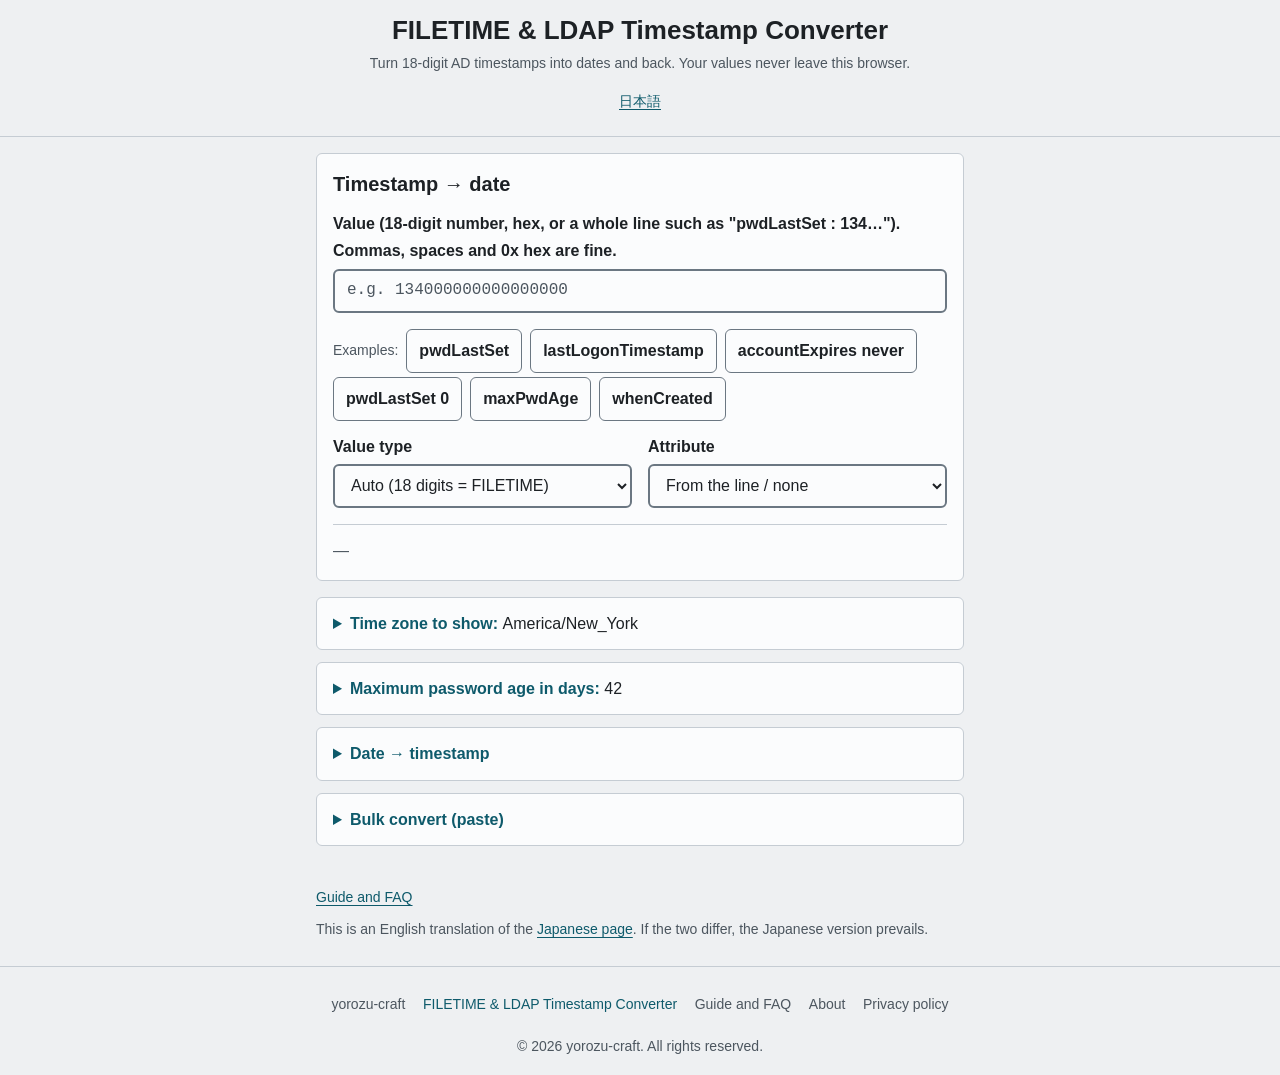
==== commit 1009b062: "英語ページに「日本語版が正」の 1 文（IMPLEMENTER 6 章 (3)、ROADMAP 7.177） en/ の 2 枚の </main> の直前に、既にあるページと同じ形の 1 行を足した。" ====
--- a/en/index.html
+++ b/en/index.html
@@ -153,6 +153,7 @@
 
     <p class="small"><a href="./guide.html">Guide and FAQ</a></p>
 
+    <p class="small translation-note">This is an English translation of the <a href="../" hreflang="ja">Japanese page</a>. If the two differ, the Japanese version prevails.</p>
   </main>
 
   <footer class="app-footer">
--- a/style.css
+++ b/style.css
@@ -22,6 +22,8 @@
 :where(input, select, textarea, button) { font: inherit; color: inherit; }
 :where(input:not([type="checkbox"]):not([type="radio"]):not([type="range"]), select, textarea) { font-size: max(1rem, 16px); }
 :where(button, summary, [role="button"]) { min-height: var(--tap); }
+/* 1 つだけで置くリンク（nav の並び、使い方から道具へ戻るカード、言語の切り替え、パンくず）も押せる高さに。文中のリンクは対象外（WCAG 2.5.8。K192 の全巡回） */
+:where(nav li > a, p.card > a:only-child, .lang-switch a, .crumb a) { display: inline-flex; align-items: center; min-height: var(--tap); }
 [aria-invalid="true"] { border-color: var(--error, #ce0000) !important; }
 .field-error { color: var(--error, #ce0000); font-weight: 700; margin-top: var(--sp-1); }
 .visually-hidden {
@@ -63,6 +65,9 @@
 /* 部品: ボタン（主は塗り、副は線） */
 :where(html:not([data-skin="base"])) :where(button, .btn) { border: 1px solid var(--input-border); border-radius: var(--radius); background: var(--card); color: var(--text); font-weight: 700; padding: 0 var(--sp-4); cursor: pointer; }
 :where(html:not([data-skin="base"])) :where(button[type="submit"], .btn-primary) { background: var(--accent); border-color: var(--accent); color: var(--on-accent); }
+/* <a> のボタンは a { color } に負けないよう、詳細度を 1 段だけ上げる（D416。主は副の後に書いて勝たせる） */
+:where(html:not([data-skin="base"])) a.btn { color: var(--text); }
+:where(html:not([data-skin="base"])) a.btn-primary { color: var(--on-accent); }
 /* 部品: チップ・面・折りたたみ（開閉の印 ▶ を残すため list-item のまま、高さは上下の余白と土台の min-height で）・結果の数字・注意の帯・固定バー */
 :where(html:not([data-skin="base"])) :where(.chip) { display: inline-flex; align-items: center; min-height: var(--tap); padding: 0 var(--sp-3); border: 1px solid var(--input-border); border-radius: var(--radius); color: var(--text); text-decoration: none; font-weight: 700; }
 :where(html:not([data-skin="base"])) :where(.card) { background: var(--card); border: 1px solid var(--border); border-radius: var(--radius); padding: var(--sp-4); }
@@ -95,7 +100,7 @@
 }
 
 /* ボタン（主は .btn-primary、ほかは .btn。色と線は皮が持つ） */
-.btn { display: inline-flex; align-items: center; justify-content: center; min-height: var(--tap); text-decoration: none; }
+.btn { display: inline-flex; align-items: center; justify-content: center; }
 
 /* 読みもの（guide.html） */
 .content h3 { margin: var(--sp-4) 0 var(--sp-1); }
@@ -104,9 +109,6 @@
 .faq dt { font-weight: 700; margin-top: var(--sp-4); }
 .faq dt::before { content: 'Q. '; }
 .faq dd { color: var(--muted); padding: var(--sp-1) 0 var(--sp-2) 1.2rem; border-bottom: 1px solid var(--border); }
-.info-list { display: grid; grid-template-columns: max-content 1fr; gap: var(--sp-2) 1.2rem; }
-.info-list dt { font-weight: 700; }
-.info-list dd { color: var(--muted); }
 .small { font-size: var(--fs-s); color: var(--muted); margin-top: var(--sp-2); }
 
 /* フッター */
@@ -180,13 +182,7 @@
    =========================== */
 .result .empty { color: var(--muted); margin: 0; }
 details.card.opt { padding: 0 var(--sp-4); margin-bottom: var(--sp-3); }
-details.card.opt > summary {
-  display: block; min-height: var(--tap); padding: var(--sp-3) 0;
-  color: var(--accent); list-style: none;
-}
-details.card.opt > summary::-webkit-details-marker { display: none; }
-details.card.opt > summary::before { content: '▸'; margin-right: var(--sp-2); }
-details.card.opt[open] > summary::before { content: '▾'; }
+details.card.opt > summary { min-height: var(--tap); padding: var(--sp-3) 0; color: var(--accent); }
 details.card.opt[open] { padding-bottom: var(--sp-4); }
 details.card.opt[open] > summary { border-bottom: 1px solid var(--border); margin-bottom: var(--sp-4); }
 .opt-state { color: var(--text); font-weight: 400; overflow-wrap: anywhere; }
@@ -195,7 +191,6 @@
 @media print {
   /* 印刷では折りたたみの中も出す */
   main details::details-content { content-visibility: visible; display: block; }
-  main details > summary::before { content: none; }
 }
 
 /* この道具について（結果の後ろの折りたたみ。使い方ページの要約。AdSense 審査 2026-10-04） */
@@ -203,3 +198,6 @@
 details.about-tool h3 { margin: var(--sp-4) 0 var(--sp-1); }
 details.about-tool p, details.about-tool li { line-height: 1.75; }
 details.about-tool ul { padding-left: 1.2rem; margin: var(--sp-1) 0 var(--sp-2); }
+
+/* 出典の一覧の 1 つだけ置くリンクも押せる高さに（読み物の型の 44px。7.144 の最初の便） */
+li > a:only-child { display: inline-flex; align-items: center; min-height: var(--tap); }
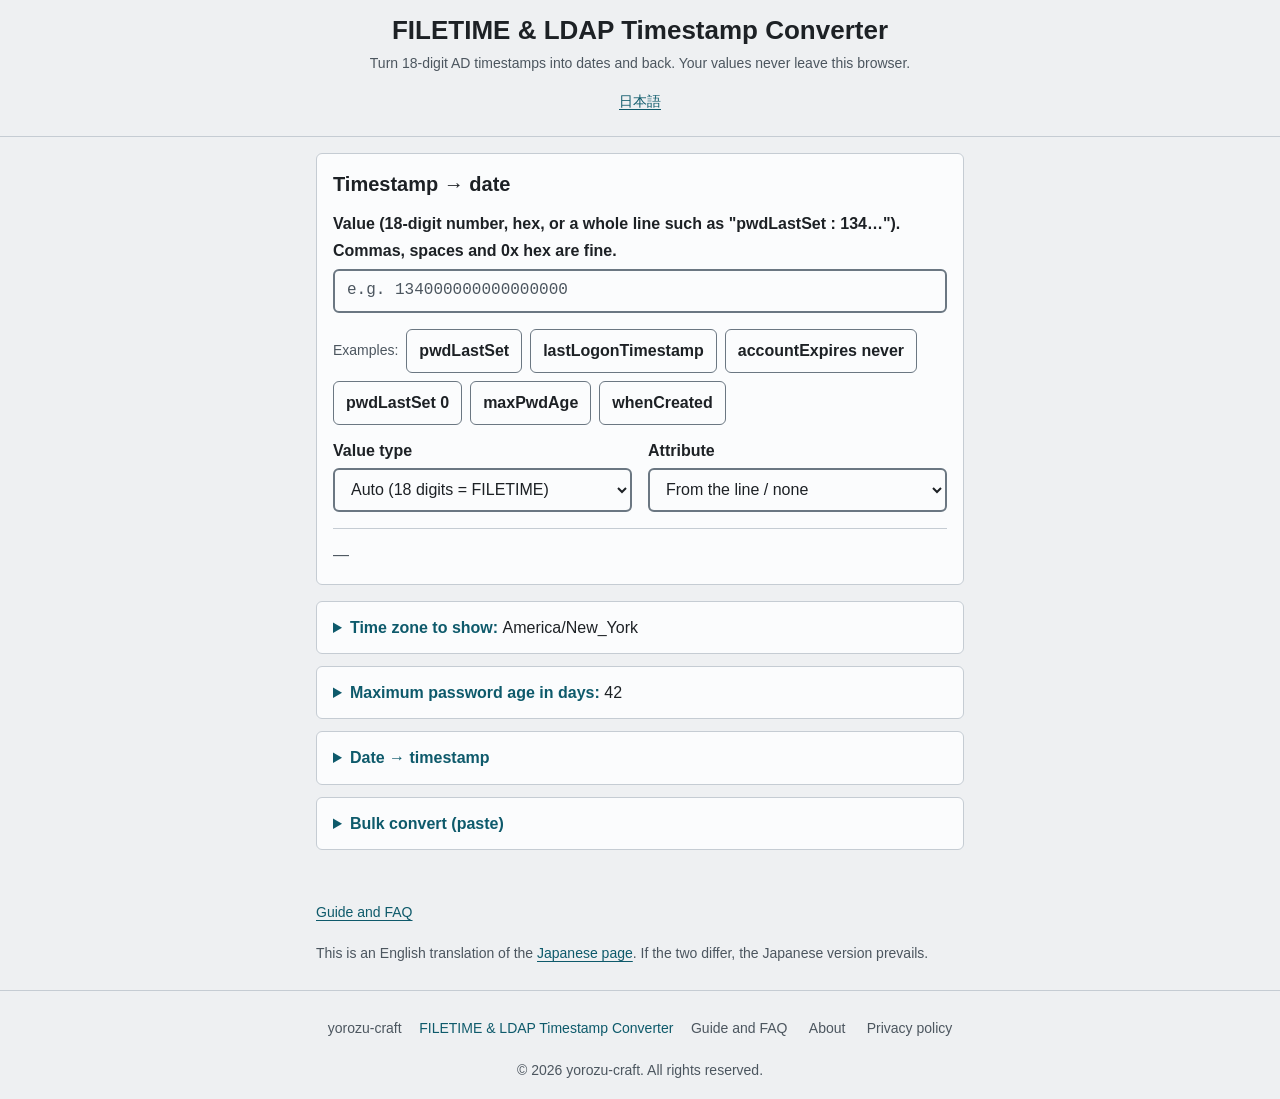
==== commit cb659b1a: "押す所の残りを出どころで直す（Q-548） - 一括変換の「変換する」「消す」: p の中で空白 1 つで並び間 3.6px → p.inline-row（gap 8px） - 使い方へのリンクだけの" ====
--- a/en/index.html
+++ b/en/index.html
@@ -144,14 +144,14 @@
           <textarea id="bulk" rows="8" class="mono" spellcheck="false" placeholder="pwdLastSet         : 134347122000000000&#10;lastLogonTimestamp : 134340000000000000&#10;accountExpires     : 9223372036854775807&#10;whenCreated        : 20260924083000.0Z"></textarea>
           <p class="hint">Only timestamp attributes are picked up. Nothing is uploaded or stored.</p>
         </div>
-        <p><button type="button" class="btn btn-primary" id="bulk-run">Convert</button> <button type="button" class="btn" id="bulk-clear">Clear</button></p>
+        <p class="inline-row"><button type="button" class="btn btn-primary" id="bulk-run">Convert</button> <button type="button" class="btn" id="bulk-clear">Clear</button></p>
         <div id="bulk-result" aria-live="polite"></div>
       </details>
     </div>
 
     <p id="msg" class="small msg" role="status" aria-live="polite"></p>
 
-    <p class="small"><a href="./guide.html">Guide and FAQ</a></p>
+    <p class="small link-row"><a href="./guide.html">Guide and FAQ</a></p>
 
     <p class="small translation-note">This is an English translation of the <a href="../" hreflang="ja">Japanese page</a>. If the two differ, the Japanese version prevails.</p>
   </main>
@@ -169,6 +169,7 @@
     <p>&copy; 2026 yorozu-craft. All rights reserved.</p>
   </footer>
 
+  <script src="../used.js"></script>
   <script src="../calc.js"></script>
   <script src="../screen.js"></script>
   <script src="../reset-storage.js"></script>
--- a/style.css
+++ b/style.css
@@ -121,7 +121,7 @@
   margin-top: var(--sp-2);
 }
 .footer-nav ul { list-style: none; display: flex; justify-content: center; flex-wrap: wrap; gap: var(--sp-2) 1.1rem; margin-bottom: var(--sp-2); }
-.footer-nav a { color: var(--muted); text-decoration: none; }
+.footer-nav a { color: var(--muted); text-decoration: none; min-width: var(--tap); justify-content: center; }   /* 短い名前（About）も押す所は 44px 四方（Q-447） */
 .footer-nav a:hover, .footer-nav a[aria-current="page"] { color: var(--accent); }
 
 /* ===== FILETIME 変換の部品 ===== */
@@ -133,7 +133,7 @@
 .field-row .field { flex: 1 1 12rem; min-width: 0; }
 .field-row .field select { max-width: 100%; }
 .inline-row { display: flex; flex-wrap: wrap; gap: var(--sp-2); align-items: center; }
-.examples { display: flex; flex-wrap: wrap; gap: var(--sp-1) var(--sp-2); align-items: center; margin: 0 0 var(--sp-3); }
+.examples { display: flex; flex-wrap: wrap; gap: var(--sp-2); align-items: center; margin: 0 0 var(--sp-3); }
 .examples .small { margin: 0; }
 .result { border-top: 1px solid var(--border); padding-top: var(--sp-3); margin-top: 0; }
 .result .read { margin: 0 0 var(--sp-2); }
@@ -163,6 +163,7 @@
 .bulk-table th, .bulk-table td { border: 1px solid var(--border); padding: var(--sp-1) var(--sp-2); text-align: left; vertical-align: top; }
 .bulk-table th { background: var(--bg-2); white-space: nowrap; }
 .bulk-table td:nth-child(4), .bulk-table td:nth-child(5) { white-space: nowrap; }
+.bulk-table.named td:nth-child(6), .bulk-table td.name { white-space: nowrap; }   /* 名前の列があると UTC・選んだタイムゾーンは 5・6 列目 */
 .bulk-table td:last-child { min-width: 16em; }
 .bulk-table td.num { font-family: ui-monospace, "Cascadia Mono", Consolas, "Noto Sans Mono", monospace; white-space: nowrap; }
 .lang-switch { font-size: var(--fs-s); margin-top: var(--sp-1); }
@@ -199,5 +200,5 @@
 details.about-tool p, details.about-tool li { line-height: 1.75; }
 details.about-tool ul { padding-left: 1.2rem; margin: var(--sp-1) 0 var(--sp-2); }
 
-/* 出典の一覧の 1 つだけ置くリンクも押せる高さに（読み物の型の 44px。7.144 の最初の便） */
-li > a:only-child { display: inline-flex; align-items: center; min-height: var(--tap); }
+/* 出典の一覧の 1 つだけ置くリンクと、使い方へのリンクだけの行も押せる高さに（読み物の型の 44px。7.144 の最初の便・Q-548） */
+li > a:only-child, p.link-row > a:only-child { display: inline-flex; align-items: center; min-height: var(--tap); }
